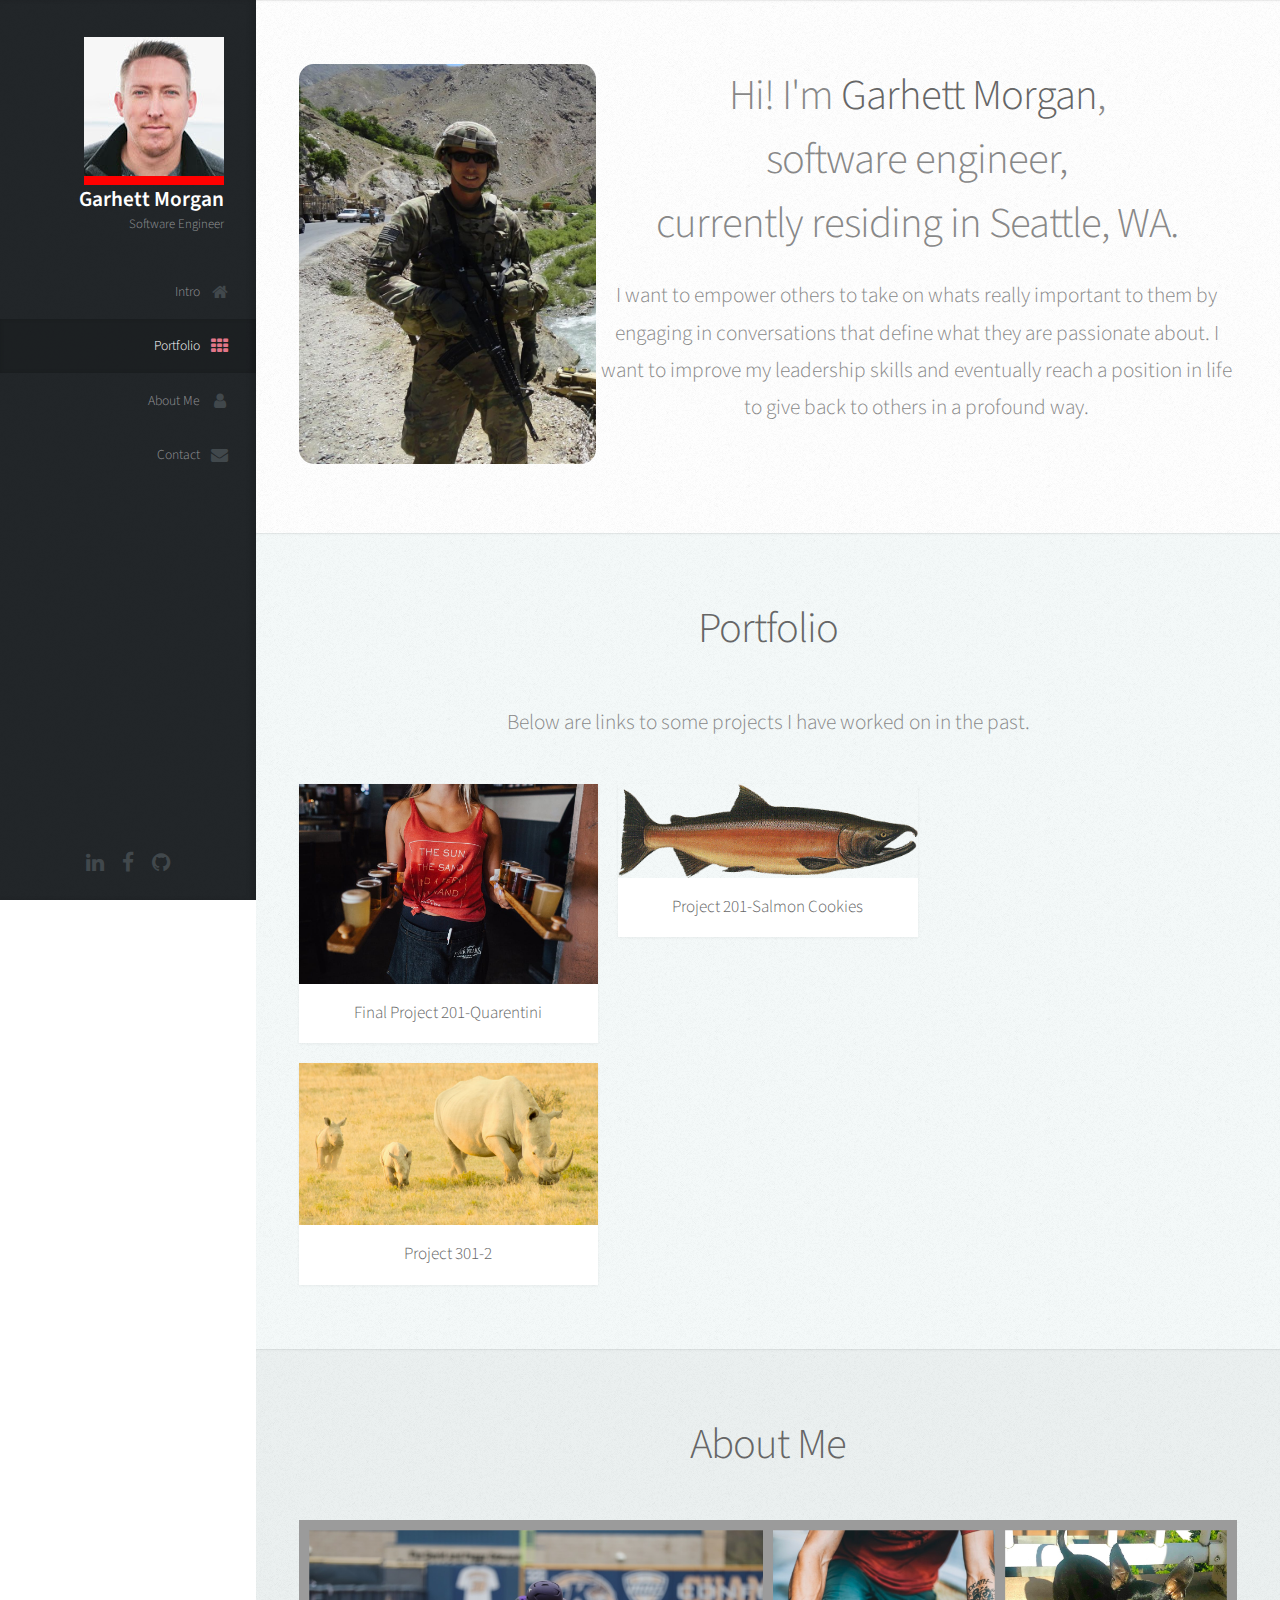
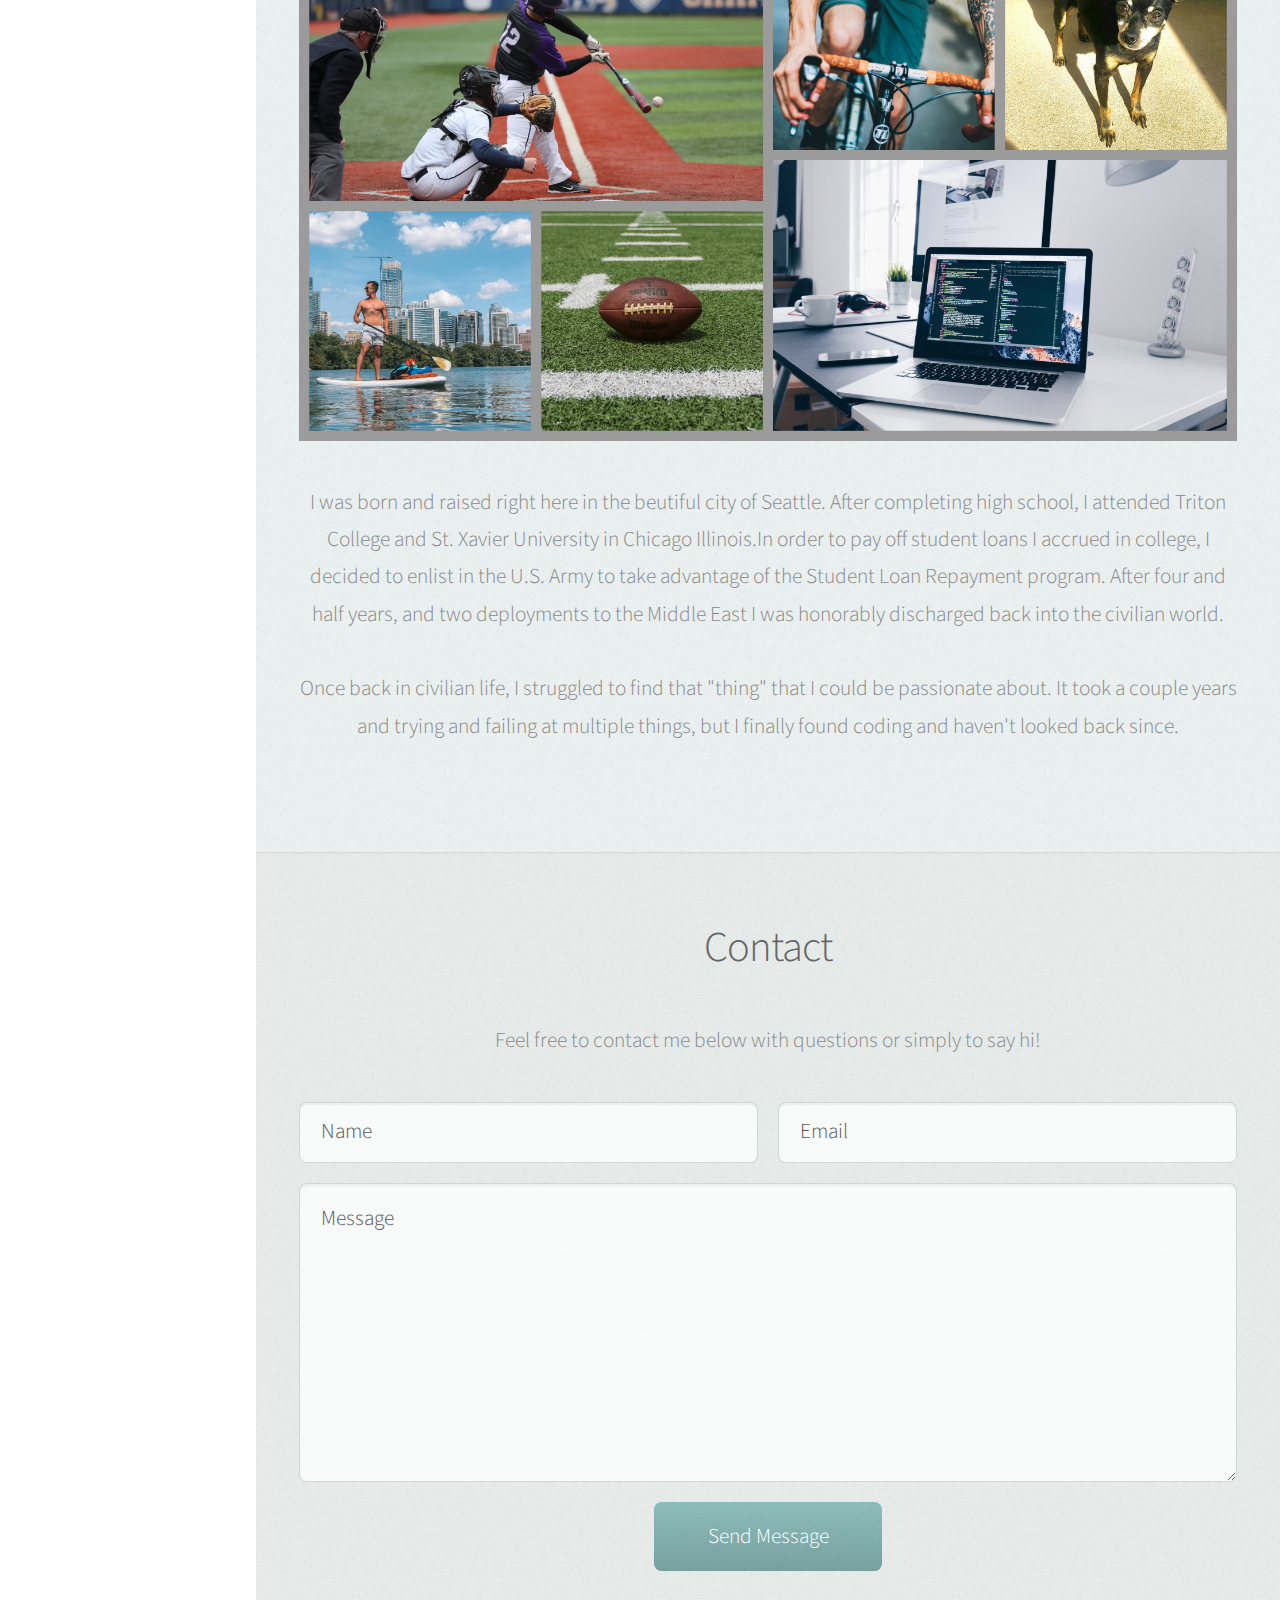
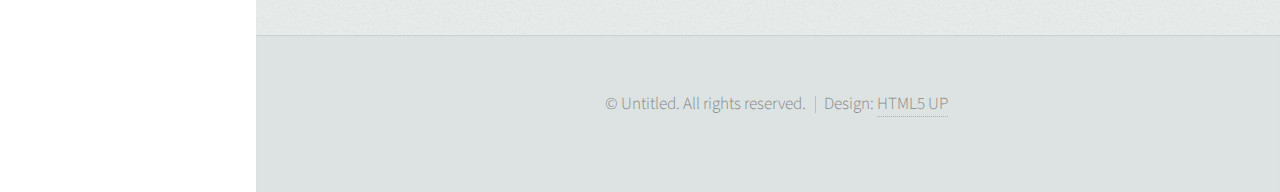
==== public/index.html @ bf27e099 "fixed intro background to show video" ====
<!DOCTYPE HTML>
<!--
	Prologue by HTML5 UP
	html5up.net | @ajlkn
	Free for personal and commercial use under the CCA 3.0 license (html5up.net/license)
-->
<html>
	<head>
		<title>Prologue by HTML5 UP</title>
		<meta charset="utf-8" />
		<meta name="viewport" content="width=device-width, initial-scale=1, user-scalable=no" />
		<link rel="stylesheet" href="assets/css/main.css" />
		<link rel="stylesheet" href="assets/css/layout.css" />
		<link rel="stylesheet" href="assets/css/modules.css" />
		<link rel="stylesheet" href="assets/css/base.css" />
	</head>
	<body class="is-preload">

		<!-- Header -->
			<div id="header">

				<div class="top">

					<!-- Logo -->
						<div id="logo">
							<span class="headshot"><img src="images/website.jpg" alt="" /></span>
							<h1 id="title">Garhett Morgan</h1>
							<p>Software Engineer</p>
						</div>

					<!-- Nav -->
						<nav id="nav">
							<ul>
								<li><a href="#top" id="top-link"><span class="icon fa-home">Intro</span></a></li>
								<li><a href="#portfolio" id="portfolio-link"><span class="icon fa-th">Portfolio</span></a></li>
								<li><a href="#about" id="about-link"><span class="icon fa-user">About Me</span></a></li>
								<li><a href="#contact" id="contact-link"><span class="icon fa-envelope">Contact</span></a></li>
							</ul>
						</nav>

				</div>

				<div class="bottom">

					<!-- Social Icons -->
						<ul class="icons">
							<li><a href="https://www.linkedin.com/in/garhett-morgan/" class="icon fa-linkedin" target="_blank"><span class="label">LinkedIn</span></a></li>
							<li><a href="https://www.facebook.com/garhett.morgan" class="icon fa-facebook"><span class="label" target="_blank">Facebook</span></a></li>
							<li><a href="https://github.com/GarhettM" class="icon fa-github" target="_blank"><span class="label">Github</span></a></li>
							<!-- <li><a href="#" class="icon fa-dribbble"><span class="label">Dribbble</span></a></li>
							<li><a href="#" class="icon fa-envelope"><span class="label">Email</span></a></li> -->
						</ul>

				</div>

			</div>

		<!-- Main -->
			<div id="main">

				<!-- Intro -->
					<section id="intro" style="background-color: transparent;" style="color: rgb(255, 255, 255);">
						<div class="container">
							<video id="introVideo" autoplay loop style="z-index: -1;">
								<source src="images/Water - 756.mp4" type="video/mp4">
							</video>
							<img class="soldierPhoto" src="images/soldier.jpg" alt="MeInAfghanistan">

								<header>
									<h2 class="alt">Hi! I'm <strong>Garhett Morgan</strong>, <br>software engineer,<br> currently residing in Seattle, WA.</h2>
									<p>I want to empower others to take on whats really important to them by engaging in conversations that define what they are passionate about. I want to improve my leadership skills and eventually reach a position in life to give back to others in a profound way. </p>
								</header>

								

							</div>
						
					</section>

				<!-- Portfolio -->
					<section id="portfolio" class="two">
						<div class="container">

							<header>
								<h2>Portfolio</h2>
							</header>

							<p>Below are links to some projects I have worked on in the past.</p>

							<div class="row">
								<div class="col-4 col-12-mobile">
									<article class="item">
										<a class="image fit" href="https://final-project-201.github.io/Quarentini/" target="_blank"><img src="images/quarentini.jpeg" alt="" /></a>
										<header>
											<h3>Final Project 201-Quarentini</h3>
										</header>
									</article>
									<article class="item">
										<a href="https://garhettm.github.io/301-lab02/." class="image fit" target="_blank"><img src="images/rhino.jpg" alt="" /></a>
										<header>
											<h3>Project 301-2</h3>
										</header>
									</article>
								</div>
								<div class="col-4 col-12-mobile">
									<article class="item">
										<a href="https://garhettm.github.io/cookie-stand/" class="image fit" target="_blank"><img src="images/salmon.png" alt="" /></a>
										<header>
											<h3>Project 201-Salmon Cookies</h3>
										</header>
									</article>
									<!-- <article class="item">
										<a href="#" class="image fit"><img src="images/pic05.jpg" alt="" /></a>
										<header>
											<h3>Natoque Vitae</h3>
										</header>
									</article>
								</div>
								<div class="col-4 col-12-mobile">
									<article class="item">
										<a href="#" class="image fit"><img src="images/pic06.jpg" alt="" /></a>
										<header>
											<h3>Dolor Penatibus</h3>
										</header>
									</article>
									<article class="item">
										<a href="#" class="image fit"><img src="images/pic07.jpg" alt="" /></a>
										<header>
											<h3>Orci Convallis</h3>
										</header>
									</article> -->
								</div>
							</div>

						</div>
					</section>

				<!-- About Me -->
					<section id="about" class="three">
						<div class="container">

							<header>
								<h2>About Me</h2>
							</header>

							<a href="#" class="image featured"><img src="images/collageMe.jpg" alt="" /></a>

							<p>I was born and raised right here in the beutiful city of Seattle. After completing high school, I attended Triton College and St. Xavier University in Chicago Illinois.In order to pay off student loans I accrued in college, I decided to enlist in the U.S. Army to take advantage of the Student Loan Repayment program. After four and half years, and two deployments to the Middle East I was honorably discharged back into the civilian world. <br><br>	Once back in civilian life, I struggled to find that "thing" that I could be passionate about. It took a couple years and trying and failing at multiple things, but I finally found coding and haven't looked back since.  </p>

						</div>
					</section>

				<!-- Contact -->
					<section id="contact" class="four">
						<div class="container">

							<header>
								<h2>Contact</h2>
							</header>

							<p>Feel free to contact me below with questions or simply to say hi!</p>

							<form method="post" action="#">
								<div class="row">
									<div class="col-6 col-12-mobile"><input type="text" name="name" placeholder="Name" /></div>
									<div class="col-6 col-12-mobile"><input type="text" name="email" placeholder="Email" /></div>
									<div class="col-12">
										<textarea name="message" placeholder="Message"></textarea>
									</div>
									<div class="col-12">
										<input type="submit" value="Send Message" />
									</div>
								</div>
							</form>

						</div>
					</section>

			</div>

		<!-- Footer -->
			<div id="footer">

				<!-- Copyright -->
					<ul class="copyright">
						<li>&copy; Untitled. All rights reserved.</li><li>Design: <a href="http://html5up.net">HTML5 UP</a></li>
					</ul>

			</div>

		<!-- Scripts -->
			<script src="assets/js/jquery.min.js"></script>
			<script src="assets/js/jquery.scrolly.min.js"></script>
			<script src="assets/js/jquery.scrollex.min.js"></script>
			<script src="assets/js/browser.min.js"></script>
			<script src="assets/js/breakpoints.min.js"></script>
			<script src="assets/js/util.js"></script>
			<script src="assets/js/main.js"></script>

	</body>
</html>
---- public/assets/css/base.css ----
@import url("font-awesome.min.css");
@import url("https://fonts.googleapis.com/css?family=Source+Sans+Pro:300,300italic,400,600");

/*
	Prologue by HTML5 UP
	html5up.net | @ajlkn
	Free for personal and commercial use under the CCA 3.0 license (html5up.net/license)
*/

html, body, div, span, applet, object,
iframe, h1, h2, h3, h4, h5, h6, p, blockquote,
pre, a, abbr, acronym, address, big, cite,
code, del, dfn, em, img, ins, kbd, q, s, samp,
small, strike, strong, sub, sup, tt, var, b,
u, i, center, dl, dt, dd, ol, ul, li, fieldset,
form, label, legend, table, caption, tbody,
tfoot, thead, tr, th, td, article, aside,
canvas, details, embed, figure, figcaption,
footer, header, hgroup, menu, nav, output, ruby,
section, summary, time, mark, audio, video {
	margin: 0;
	padding: 0;
	border: 0;
	font-size: 100%;
	font: inherit;
	vertical-align: baseline;}

article, aside, details, figcaption, figure,
footer, header, hgroup, menu, nav, section {
	display: block;}

body {
	line-height: 1;
}

ol, ul {
	list-style: none;
}

blockquote, q {
	quotes: none;
}

	blockquote:before, blockquote:after, q:before, q:after {
		content: '';
		content: none;
	}

table {
	border-collapse: collapse;
	border-spacing: 0;
}

body {
	-webkit-text-size-adjust: none;
}

mark {
	background-color: transparent;
	color: inherit;
}

input::-moz-focus-inner {
	border: 0;
	padding: 0;
}

input, select, textarea {
	-moz-appearance: none;
	-webkit-appearance: none;
	-ms-appearance: none;
	appearance: none;
}

/* Basic */

	html {
		box-sizing: border-box;
	}

	*, *:before, *:after {
		box-sizing: inherit;
	}

	body {
		background: #fff;
		font-family: 'Source Sans Pro', sans-serif;
		font-size: 19pt;
		font-weight: 300;
		line-height: 1.75em;
		color: #888;
	}	

		body.is-preload *, body.is-preload *:before, body.is-preload *:after {
			-moz-animation: none !important;
			-webkit-animation: none !important;
			-ms-animation: none !important;
			animation: none !important;
			-moz-transition: none !important;
			-webkit-transition: none !important;
			-ms-transition: none !important;
			transition: none !important;
		}

	input, textarea, select {
		font-family: 'Source Sans Pro', sans-serif;
		font-size: 19pt;
		font-weight: 300;
		line-height: 1.75em;
		color: #888;
	}

	#introVideo	{
		min-width: 100%;
		min-height: 100%;
		position: absolute;
		top: 50%;
		left: 50%;
		transform: translateX(-50%) translateY(-50%);
		overflow: hidden;
		z-index: -1;
	}

	h1, h2, h3, h4, h5, h6 {
		font-weight: 300;
		color: #666;
		line-height: 1.5em;
	}

	h1 a, h2 a, h3 a, h4 a, h5 a, h6 a {
		color: inherit;
		text-decoration: none;
	}

		h1 a strong, h2 a strong, h3 a strong, h4 a strong, h5 a strong, h6 a strong {
			color: #333;
		}

	h2 {
		font-size: 2em;
		letter-spacing: -1px;
	}

		h2.alt {
			color: #888;
		}

			h2.alt strong {
				color: #666;
			}

	h3 {
		font-size: 1.5em;
	}

	header {
		margin: 0 0 2em 0;
	}

		header > p {
			margin: 1em 0 0 0;
		}

	footer {
		margin: 2em 0 0 0;
	}

	strong, b {
		font-weight: 300;
		color: #666;
	}

	em, i {
		font-style: italic;
	}

	a {
		text-decoration: none;
		color: inherit;
		border-bottom: dotted 1px rgba(128, 128, 128, 0.5);
		-moz-transition: color 0.35s ease-in-out, border-bottom-color 0.35s ease-in-out;
		-webkit-transition: color 0.35s ease-in-out, border-bottom-color 0.35s ease-in-out;
		-ms-transition: color 0.35s ease-in-out, border-bottom-color 0.35s ease-in-out;
		transition: color 0.35s ease-in-out, border-bottom-color 0.35s ease-in-out;
		outline: 0;
	}

		a:hover {
			color: #E27689;
			border-bottom-color: rgba(255, 255, 255, 0);
		}

	sub {
		position: relative;
		top: 0.5em;
		font-size: 0.8em;
	}

	sup {
		position: relative;
		top: -0.5em;
		font-size: 0.8em;
	}

	hr {
		border: 0;
		border-top: solid 1px #ddd;
	}

	blockquote {
		border-left: solid 0.5em #ddd;
		padding: 1em 0 1em 2em;
		font-style: italic;
	}

	p, ul, ol, dl, table {
		margin-bottom: 2em;
	}

	br.clear {
		clear: both;
	}

/* Container */

	.container {
		margin: 0 auto;
		max-width: 100%;
		width: 1400px;
	}

		@media screen and (min-width: 961px) and (max-width: 1880px) {

			.container {
				width: 1200px;
			}

		}

		@media screen and (min-width: 961px) and (max-width: 1620px) {

			.container {
				width: 960px;
			}

		}

		@media screen and (min-width: 961px) and (max-width: 1320px) {

			.container {
				width: 100%;
			}

		}

		@media screen and (max-width: 960px) {

			.container {
				width: 100%;
			}

		}

		@media screen and (max-width: 736px) {

			.container {
				width: 100%;
			}

		}

/* Row */

	.row {
		display: flex;
		flex-wrap: wrap;
		box-sizing: border-box;
		align-items: stretch;
	}

		.row > * {
			box-sizing: border-box;
		}

		.row.gtr-uniform > * > :last-child {
			margin-bottom: 0;
		}

		.row.aln-left {
			justify-content: flex-start;
		}

		.row.aln-center {
			justify-content: center;
		}

		.row.aln-right {
			justify-content: flex-end;
		}

		.row.aln-top {
			align-items: flex-start;
		}

		.row.aln-middle {
			align-items: center;
		}

		.row.aln-bottom {
			align-items: flex-end;
		}

		.row > .imp {
			order: -1;
		}

		.row > .col-1 {
			width: 8.3333333333%;
		}

		.row > .off-1 {
			margin-left: 8.3333333333%;
		}

		.row > .col-2 {
			width: 16.6666666667%;
		}

		.row > .off-2 {
			margin-left: 16.6666666667%;
		}

		.row > .col-3 {
			width: 25%;
		}

		.row > .off-3 {
			margin-left: 25%;
		}

		.row > .col-4 {
			width: 33.3333333333%;
		}

		.row > .off-4 {
			margin-left: 33.3333333333%;
		}

		.row > .col-5 {
			width: 41.6666666667%;
		}

		.row > .off-5 {
			margin-left: 41.6666666667%;
		}

		.row > .col-6 {
			width: 50%;
		}

		.row > .off-6 {
			margin-left: 50%;
		}

		.row > .col-7 {
			width: 58.3333333333%;
		}

		.row > .off-7 {
			margin-left: 58.3333333333%;
		}

		.row > .col-8 {
			width: 66.6666666667%;
		}

		.row > .off-8 {
			margin-left: 66.6666666667%;
		}

		.row > .col-9 {
			width: 75%;
		}

		.row > .off-9 {
			margin-left: 75%;
		}

		.row > .col-10 {
			width: 83.3333333333%;
		}

		.row > .off-10 {
			margin-left: 83.3333333333%;
		}

		.row > .col-11 {
			width: 91.6666666667%;
		}

		.row > .off-11 {
			margin-left: 91.6666666667%;
		}

		.row > .col-12 {
			width: 100%;
		}

		.row > .off-12 {
			margin-left: 100%;
		}

		.row.gtr-0 {
			margin-top: 0px;
			margin-left: 0px;
		}

			.row.gtr-0 > * {
				padding: 0px 0 0 0px;
			}

			.row.gtr-0.gtr-uniform {
				margin-top: 0px;
			}

				.row.gtr-0.gtr-uniform > * {
					padding-top: 0px;
				}

		.row.gtr-25 {
			margin-top: -10px;
			margin-left: -10px;
		}

			.row.gtr-25 > * {
				padding: 10px 0 0 10px;
			}

			.row.gtr-25.gtr-uniform {
				margin-top: -10px;
			}

				.row.gtr-25.gtr-uniform > * {
					padding-top: 10px;
				}

		.row.gtr-50 {
			margin-top: -20px;
			margin-left: -20px;
		}

			.row.gtr-50 > * {
				padding: 20px 0 0 20px;
			}

			.row.gtr-50.gtr-uniform {
				margin-top: -20px;
			}

				.row.gtr-50.gtr-uniform > * {
					padding-top: 20px;
				}

		.row {
			margin-top: -40px;
			margin-left: -40px;
		}

			.row > * {
				padding: 40px 0 0 40px;
			}

			.row.gtr-uniform {
				margin-top: -40px;
			}

				.row.gtr-uniform > * {
					padding-top: 40px;
				}

		.row.gtr-150 {
			margin-top: -60px;
			margin-left: -60px;
		}

			.row.gtr-150 > * {
				padding: 60px 0 0 60px;
			}

			.row.gtr-150.gtr-uniform {
				margin-top: -60px;
			}

				.row.gtr-150.gtr-uniform > * {
					padding-top: 60px;
				}

		.row.gtr-200 {
			margin-top: -80px;
			margin-left: -80px;
		}

			.row.gtr-200 > * {
				padding: 80px 0 0 80px;
			}

			.row.gtr-200.gtr-uniform {
				margin-top: -80px;
			}

				.row.gtr-200.gtr-uniform > * {
					padding-top: 80px;
				}

		@media screen and (min-width: 961px) and (max-width: 1880px) {

			.row {
				display: flex;
				flex-wrap: wrap;
				box-sizing: border-box;
				align-items: stretch;
			}

				.row > * {
					box-sizing: border-box;
				}

				.row.gtr-uniform > * > :last-child {
					margin-bottom: 0;
				}

				.row.aln-left {
					justify-content: flex-start;
				}

				.row.aln-center {
					justify-content: center;
				}

				.row.aln-right {
					justify-content: flex-end;
				}

				.row.aln-top {
					align-items: flex-start;
				}

				.row.aln-middle {
					align-items: center;
				}

				.row.aln-bottom {
					align-items: flex-end;
				}

				.row > .imp-wide {
					order: -1;
				}

				.row > .col-1-wide {
					width: 8.3333333333%;
				}

				.row > .off-1-wide {
					margin-left: 8.3333333333%;
				}

				.row > .col-2-wide {
					width: 16.6666666667%;
				}

				.row > .off-2-wide {
					margin-left: 16.6666666667%;
				}

				.row > .col-3-wide {
					width: 25%;
				}

				.row > .off-3-wide {
					margin-left: 25%;
				}

				.row > .col-4-wide {
					width: 33.3333333333%;
				}

				.row > .off-4-wide {
					margin-left: 33.3333333333%;
				}

				.row > .col-5-wide {
					width: 41.6666666667%;
				}

				.row > .off-5-wide {
					margin-left: 41.6666666667%;
				}

				.row > .col-6-wide {
					width: 50%;
				}

				.row > .off-6-wide {
					margin-left: 50%;
				}

				.row > .col-7-wide {
					width: 58.3333333333%;
				}

				.row > .off-7-wide {
					margin-left: 58.3333333333%;
				}

				.row > .col-8-wide {
					width: 66.6666666667%;
				}

				.row > .off-8-wide {
					margin-left: 66.6666666667%;
				}

				.row > .col-9-wide {
					width: 75%;
				}

				.row > .off-9-wide {
					margin-left: 75%;
				}

				.row > .col-10-wide {
					width: 83.3333333333%;
				}

				.row > .off-10-wide {
					margin-left: 83.3333333333%;
				}

				.row > .col-11-wide {
					width: 91.6666666667%;
				}

				.row > .off-11-wide {
					margin-left: 91.6666666667%;
				}

				.row > .col-12-wide {
					width: 100%;
				}

				.row > .off-12-wide {
					margin-left: 100%;
				}

				.row.gtr-0 {
					margin-top: 0px;
					margin-left: 0px;
				}

					.row.gtr-0 > * {
						padding: 0px 0 0 0px;
					}

					.row.gtr-0.gtr-uniform {
						margin-top: 0px;
					}

						.row.gtr-0.gtr-uniform > * {
							padding-top: 0px;
						}

				.row.gtr-25 {
					margin-top: -10px;
					margin-left: -10px;
				}

					.row.gtr-25 > * {
						padding: 10px 0 0 10px;
					}

					.row.gtr-25.gtr-uniform {
						margin-top: -10px;
					}

						.row.gtr-25.gtr-uniform > * {
							padding-top: 10px;
						}

				.row.gtr-50 {
					margin-top: -20px;
					margin-left: -20px;
				}

					.row.gtr-50 > * {
						padding: 20px 0 0 20px;
					}

					.row.gtr-50.gtr-uniform {
						margin-top: -20px;
					}

						.row.gtr-50.gtr-uniform > * {
							padding-top: 20px;
						}

				.row {
					margin-top: -40px;
					margin-left: -40px;
				}

					.row > * {
						padding: 40px 0 0 40px;
					}

					.row.gtr-uniform {
						margin-top: -40px;
					}

						.row.gtr-uniform > * {
							padding-top: 40px;
						}

				.row.gtr-150 {
					margin-top: -60px;
					margin-left: -60px;
				}

					.row.gtr-150 > * {
						padding: 60px 0 0 60px;
					}

					.row.gtr-150.gtr-uniform {
						margin-top: -60px;
					}

						.row.gtr-150.gtr-uniform > * {
							padding-top: 60px;
						}

				.row.gtr-200 {
					margin-top: -80px;
					margin-left: -80px;
				}

					.row.gtr-200 > * {
						padding: 80px 0 0 80px;
					}

					.row.gtr-200.gtr-uniform {
						margin-top: -80px;
					}

						.row.gtr-200.gtr-uniform > * {
							padding-top: 80px;
						}

		}

		@media screen and (min-width: 961px) and (max-width: 1620px) {

			.row {
				display: flex;
				flex-wrap: wrap;
				box-sizing: border-box;
				align-items: stretch;
			}

				.row > * {
					box-sizing: border-box;
				}

				.row.gtr-uniform > * > :last-child {
					margin-bottom: 0;
				}

				.row.aln-left {
					justify-content: flex-start;
				}

				.row.aln-center {
					justify-content: center;
				}

				.row.aln-right {
					justify-content: flex-end;
				}

				.row.aln-top {
					align-items: flex-start;
				}

				.row.aln-middle {
					align-items: center;
				}

				.row.aln-bottom {
					align-items: flex-end;
				}

				.row > .imp-normal {
					order: -1;
				}

				.row > .col-1-normal {
					width: 8.3333333333%;
				}

				.row > .off-1-normal {
					margin-left: 8.3333333333%;
				}

				.row > .col-2-normal {
					width: 16.6666666667%;
				}

				.row > .off-2-normal {
					margin-left: 16.6666666667%;
				}

				.row > .col-3-normal {
					width: 25%;
				}

				.row > .off-3-normal {
					margin-left: 25%;
				}

				.row > .col-4-normal {
					width: 33.3333333333%;
				}

				.row > .off-4-normal {
					margin-left: 33.3333333333%;
				}

				.row > .col-5-normal {
					width: 41.6666666667%;
				}

				.row > .off-5-normal {
					margin-left: 41.6666666667%;
				}

				.row > .col-6-normal {
					width: 50%;
				}

				.row > .off-6-normal {
					margin-left: 50%;
				}

				.row > .col-7-normal {
					width: 58.3333333333%;
				}

				.row > .off-7-normal {
					margin-left: 58.3333333333%;
				}

				.row > .col-8-normal {
					width: 66.6666666667%;
				}

				.row > .off-8-normal {
					margin-left: 66.6666666667%;
				}

				.row > .col-9-normal {
					width: 75%;
				}

				.row > .off-9-normal {
					margin-left: 75%;
				}

				.row > .col-10-normal {
					width: 83.3333333333%;
				}

				.row > .off-10-normal {
					margin-left: 83.3333333333%;
				}

				.row > .col-11-normal {
					width: 91.6666666667%;
				}

				.row > .off-11-normal {
					margin-left: 91.6666666667%;
				}

				.row > .col-12-normal {
					width: 100%;
				}

				.row > .off-12-normal {
					margin-left: 100%;
				}

				.row.gtr-0 {
					margin-top: 0px;
					margin-left: 0px;
				}

					.row.gtr-0 > * {
						padding: 0px 0 0 0px;
					}

					.row.gtr-0.gtr-uniform {
						margin-top: 0px;
					}

						.row.gtr-0.gtr-uniform > * {
							padding-top: 0px;
						}

				.row.gtr-25 {
					margin-top: -10px;
					margin-left: -10px;
				}

					.row.gtr-25 > * {
						padding: 10px 0 0 10px;
					}

					.row.gtr-25.gtr-uniform {
						margin-top: -10px;
					}

						.row.gtr-25.gtr-uniform > * {
							padding-top: 10px;
						}

				.row.gtr-50 {
					margin-top: -20px;
					margin-left: -20px;
				}

					.row.gtr-50 > * {
						padding: 20px 0 0 20px;
					}

					.row.gtr-50.gtr-uniform {
						margin-top: -20px;
					}

						.row.gtr-50.gtr-uniform > * {
							padding-top: 20px;
						}

				.row {
					margin-top: -40px;
					margin-left: -40px;
				}

					.row > * {
						padding: 40px 0 0 40px;
					}

					.row.gtr-uniform {
						margin-top: -40px;
					}

						.row.gtr-uniform > * {
							padding-top: 40px;
						}

				.row.gtr-150 {
					margin-top: -60px;
					margin-left: -60px;
				}

					.row.gtr-150 > * {
						padding: 60px 0 0 60px;
					}

					.row.gtr-150.gtr-uniform {
						margin-top: -60px;
					}

						.row.gtr-150.gtr-uniform > * {
							padding-top: 60px;
						}

				.row.gtr-200 {
					margin-top: -80px;
					margin-left: -80px;
				}

					.row.gtr-200 > * {
						padding: 80px 0 0 80px;
					}

					.row.gtr-200.gtr-uniform {
						margin-top: -80px;
					}

						.row.gtr-200.gtr-uniform > * {
							padding-top: 80px;
						}

		}

		@media screen and (min-width: 961px) and (max-width: 1320px) {

			.row {
				display: flex;
				flex-wrap: wrap;
				box-sizing: border-box;
				align-items: stretch;
			}

				.row > * {
					box-sizing: border-box;
				}

				.row.gtr-uniform > * > :last-child {
					margin-bottom: 0;
				}

				.row.aln-left {
					justify-content: flex-start;
				}

				.row.aln-center {
					justify-content: center;
				}

				.row.aln-right {
					justify-content: flex-end;
				}

				.row.aln-top {
					align-items: flex-start;
				}

				.row.aln-middle {
					align-items: center;
				}

				.row.aln-bottom {
					align-items: flex-end;
				}

				.row > .imp-narrow {
					order: -1;
				}

				.row > .col-1-narrow {
					width: 8.3333333333%;
				}

				.row > .off-1-narrow {
					margin-left: 8.3333333333%;
				}

				.row > .col-2-narrow {
					width: 16.6666666667%;
				}

				.row > .off-2-narrow {
					margin-left: 16.6666666667%;
				}

				.row > .col-3-narrow {
					width: 25%;
				}

				.row > .off-3-narrow {
					margin-left: 25%;
				}

				.row > .col-4-narrow {
					width: 33.3333333333%;
				}

				.row > .off-4-narrow {
					margin-left: 33.3333333333%;
				}

				.row > .col-5-narrow {
					width: 41.6666666667%;
				}

				.row > .off-5-narrow {
					margin-left: 41.6666666667%;
				}

				.row > .col-6-narrow {
					width: 50%;
				}

				.row > .off-6-narrow {
					margin-left: 50%;
				}

				.row > .col-7-narrow {
					width: 58.3333333333%;
				}

				.row > .off-7-narrow {
					margin-left: 58.3333333333%;
				}

				.row > .col-8-narrow {
					width: 66.6666666667%;
				}

				.row > .off-8-narrow {
					margin-left: 66.6666666667%;
				}

				.row > .col-9-narrow {
					width: 75%;
				}

				.row > .off-9-narrow {
					margin-left: 75%;
				}

				.row > .col-10-narrow {
					width: 83.3333333333%;
				}

				.row > .off-10-narrow {
					margin-left: 83.3333333333%;
				}

				.row > .col-11-narrow {
					width: 91.6666666667%;
				}

				.row > .off-11-narrow {
					margin-left: 91.6666666667%;
				}

				.row > .col-12-narrow {
					width: 100%;
				}

				.row > .off-12-narrow {
					margin-left: 100%;
				}

				.row.gtr-0 {
					margin-top: 0px;
					margin-left: 0px;
				}

					.row.gtr-0 > * {
						padding: 0px 0 0 0px;
					}

					.row.gtr-0.gtr-uniform {
						margin-top: 0px;
					}

						.row.gtr-0.gtr-uniform > * {
							padding-top: 0px;
						}

				.row.gtr-25 {
					margin-top: -5px;
					margin-left: -5px;
				}

					.row.gtr-25 > * {
						padding: 5px 0 0 5px;
					}

					.row.gtr-25.gtr-uniform {
						margin-top: -5px;
					}

						.row.gtr-25.gtr-uniform > * {
							padding-top: 5px;
						}

				.row.gtr-50 {
					margin-top: -10px;
					margin-left: -10px;
				}

					.row.gtr-50 > * {
						padding: 10px 0 0 10px;
					}

					.row.gtr-50.gtr-uniform {
						margin-top: -10px;
					}

						.row.gtr-50.gtr-uniform > * {
							padding-top: 10px;
						}

				.row {
					margin-top: -20px;
					margin-left: -20px;
				}

					.row > * {
						padding: 20px 0 0 20px;
					}

					.row.gtr-uniform {
						margin-top: -20px;
					}

						.row.gtr-uniform > * {
							padding-top: 20px;
						}

				.row.gtr-150 {
					margin-top: -30px;
					margin-left: -30px;
				}

					.row.gtr-150 > * {
						padding: 30px 0 0 30px;
					}

					.row.gtr-150.gtr-uniform {
						margin-top: -30px;
					}

						.row.gtr-150.gtr-uniform > * {
							padding-top: 30px;
						}

				.row.gtr-200 {
					margin-top: -40px;
					margin-left: -40px;
				}

					.row.gtr-200 > * {
						padding: 40px 0 0 40px;
					}

					.row.gtr-200.gtr-uniform {
						margin-top: -40px;
					}

						.row.gtr-200.gtr-uniform > * {
							padding-top: 40px;
						}

		}

		@media screen and (max-width: 960px) {

			.row {
				display: flex;
				flex-wrap: wrap;
				box-sizing: border-box;
				align-items: stretch;
			}

				.row > * {
					box-sizing: border-box;
				}

				.row.gtr-uniform > * > :last-child {
					margin-bottom: 0;
				}

				.row.aln-left {
					justify-content: flex-start;
				}

				.row.aln-center {
					justify-content: center;
				}

				.row.aln-right {
					justify-content: flex-end;
				}

				.row.aln-top {
					align-items: flex-start;
				}

				.row.aln-middle {
					align-items: center;
				}

				.row.aln-bottom {
					align-items: flex-end;
				}

				.row > .imp-narrower {
					order: -1;
				}

				.row > .col-1-narrower {
					width: 8.3333333333%;
				}

				.row > .off-1-narrower {
					margin-left: 8.3333333333%;
				}

				.row > .col-2-narrower {
					width: 16.6666666667%;
				}

				.row > .off-2-narrower {
					margin-left: 16.6666666667%;
				}

				.row > .col-3-narrower {
					width: 25%;
				}

				.row > .off-3-narrower {
					margin-left: 25%;
				}

				.row > .col-4-narrower {
					width: 33.3333333333%;
				}

				.row > .off-4-narrower {
					margin-left: 33.3333333333%;
				}

				.row > .col-5-narrower {
					width: 41.6666666667%;
				}

				.row > .off-5-narrower {
					margin-left: 41.6666666667%;
				}

				.row > .col-6-narrower {
					width: 50%;
				}

				.row > .off-6-narrower {
					margin-left: 50%;
				}

				.row > .col-7-narrower {
					width: 58.3333333333%;
				}

				.row > .off-7-narrower {
					margin-left: 58.3333333333%;
				}

				.row > .col-8-narrower {
					width: 66.6666666667%;
				}

				.row > .off-8-narrower {
					margin-left: 66.6666666667%;
				}

				.row > .col-9-narrower {
					width: 75%;
				}

				.row > .off-9-narrower {
					margin-left: 75%;
				}

				.row > .col-10-narrower {
					width: 83.3333333333%;
				}

				.row > .off-10-narrower {
					margin-left: 83.3333333333%;
				}

				.row > .col-11-narrower {
					width: 91.6666666667%;
				}

				.row > .off-11-narrower {
					margin-left: 91.6666666667%;
				}

				.row > .col-12-narrower {
					width: 100%;
				}

				.row > .off-12-narrower {
					margin-left: 100%;
				}

				.row.gtr-0 {
					margin-top: 0px;
					margin-left: 0px;
				}

					.row.gtr-0 > * {
						padding: 0px 0 0 0px;
					}

					.row.gtr-0.gtr-uniform {
						margin-top: 0px;
					}

						.row.gtr-0.gtr-uniform > * {
							padding-top: 0px;
						}

				.row.gtr-25 {
					margin-top: -5px;
					margin-left: -5px;
				}

					.row.gtr-25 > * {
						padding: 5px 0 0 5px;
					}

					.row.gtr-25.gtr-uniform {
						margin-top: -5px;
					}

						.row.gtr-25.gtr-uniform > * {
							padding-top: 5px;
						}

				.row.gtr-50 {
					margin-top: -10px;
					margin-left: -10px;
				}

					.row.gtr-50 > * {
						padding: 10px 0 0 10px;
					}

					.row.gtr-50.gtr-uniform {
						margin-top: -10px;
					}

						.row.gtr-50.gtr-uniform > * {
							padding-top: 10px;
						}

				.row {
					margin-top: -20px;
					margin-left: -20px;
				}

					.row > * {
						padding: 20px 0 0 20px;
					}

					.row.gtr-uniform {
						margin-top: -20px;
					}

						.row.gtr-uniform > * {
							padding-top: 20px;
						}

				.row.gtr-150 {
					margin-top: -30px;
					margin-left: -30px;
				}

					.row.gtr-150 > * {
						padding: 30px 0 0 30px;
					}

					.row.gtr-150.gtr-uniform {
						margin-top: -30px;
					}

						.row.gtr-150.gtr-uniform > * {
							padding-top: 30px;
						}

				.row.gtr-200 {
					margin-top: -40px;
					margin-left: -40px;
				}

					.row.gtr-200 > * {
						padding: 40px 0 0 40px;
					}

					.row.gtr-200.gtr-uniform {
						margin-top: -40px;
					}

						.row.gtr-200.gtr-uniform > * {
							padding-top: 40px;
						}

		}

		@media screen and (max-width: 736px) {

			.row {
				display: flex;
				flex-wrap: wrap;
				box-sizing: border-box;
				align-items: stretch;
			}

				.row > * {
					box-sizing: border-box;
				}

				.row.gtr-uniform > * > :last-child {
					margin-bottom: 0;
				}

				.row.aln-left {
					justify-content: flex-start;
				}

				.row.aln-center {
					justify-content: center;
				}

				.row.aln-right {
					justify-content: flex-end;
				}

				.row.aln-top {
					align-items: flex-start;
				}

				.row.aln-middle {
					align-items: center;
				}

				.row.aln-bottom {
					align-items: flex-end;
				}

				.row > .imp-mobile {
					order: -1;
				}

				.row > .col-1-mobile {
					width: 8.3333333333%;
				}

				.row > .off-1-mobile {
					margin-left: 8.3333333333%;
				}

				.row > .col-2-mobile {
					width: 16.6666666667%;
				}

				.row > .off-2-mobile {
					margin-left: 16.6666666667%;
				}

				.row > .col-3-mobile {
					width: 25%;
				}

				.row > .off-3-mobile {
					margin-left: 25%;
				}

				.row > .col-4-mobile {
					width: 33.3333333333%;
				}

				.row > .off-4-mobile {
					margin-left: 33.3333333333%;
				}

				.row > .col-5-mobile {
					width: 41.6666666667%;
				}

				.row > .off-5-mobile {
					margin-left: 41.6666666667%;
				}

				.row > .col-6-mobile {
					width: 50%;
				}

				.row > .off-6-mobile {
					margin-left: 50%;
				}

				.row > .col-7-mobile {
					width: 58.3333333333%;
				}

				.row > .off-7-mobile {
					margin-left: 58.3333333333%;
				}

				.row > .col-8-mobile {
					width: 66.6666666667%;
				}

				.row > .off-8-mobile {
					margin-left: 66.6666666667%;
				}

				.row > .col-9-mobile {
					width: 75%;
				}

				.row > .off-9-mobile {
					margin-left: 75%;
				}

				.row > .col-10-mobile {
					width: 83.3333333333%;
				}

				.row > .off-10-mobile {
					margin-left: 83.3333333333%;
				}

				.row > .col-11-mobile {
					width: 91.6666666667%;
				}

				.row > .off-11-mobile {
					margin-left: 91.6666666667%;
				}

				.row > .col-12-mobile {
					width: 100%;
				}

				.row > .off-12-mobile {
					margin-left: 100%;
				}

				.row.gtr-0 {
					margin-top: 0px;
					margin-left: 0px;
				}

					.row.gtr-0 > * {
						padding: 0px 0 0 0px;
					}

					.row.gtr-0.gtr-uniform {
						margin-top: 0px;
					}

						.row.gtr-0.gtr-uniform > * {
							padding-top: 0px;
						}

				.row.gtr-25 {
					margin-top: -5px;
					margin-left: -5px;
				}

					.row.gtr-25 > * {
						padding: 5px 0 0 5px;
					}

					.row.gtr-25.gtr-uniform {
						margin-top: -5px;
					}

						.row.gtr-25.gtr-uniform > * {
							padding-top: 5px;
						}

				.row.gtr-50 {
					margin-top: -10px;
					margin-left: -10px;
				}

					.row.gtr-50 > * {
						padding: 10px 0 0 10px;
					}

					.row.gtr-50.gtr-uniform {
						margin-top: -10px;
					}

						.row.gtr-50.gtr-uniform > * {
							padding-top: 10px;
						}

				.row {
					margin-top: -20px;
					margin-left: -20px;
				}

					.row > * {
						padding: 20px 0 0 20px;
					}

					.row.gtr-uniform {
						margin-top: -20px;
					}

						.row.gtr-uniform > * {
							padding-top: 20px;
						}

				.row.gtr-150 {
					margin-top: -30px;
					margin-left: -30px;
				}

					.row.gtr-150 > * {
						padding: 30px 0 0 30px;
					}

					.row.gtr-150.gtr-uniform {
						margin-top: -30px;
					}

						.row.gtr-150.gtr-uniform > * {
							padding-top: 30px;
						}

				.row.gtr-200 {
					margin-top: -40px;
					margin-left: -40px;
				}

					.row.gtr-200 > * {
						padding: 40px 0 0 40px;
					}

					.row.gtr-200.gtr-uniform {
						margin-top: -40px;
					}

						.row.gtr-200.gtr-uniform > * {
							padding-top: 40px;
						}

		}

/* Sections/Article */

	section, article {
		margin-bottom: 3em;
	}

		section > :last-child,
		section > .container, section:last-child, article > :last-child,
		article > .container, article:last-child {
			margin-bottom: 0;
		}

		.row > section, .row > article {
			margin-bottom: 0;
		}

/* Image */

	.image {
		display: inline-block;
		border: 0;
	}

		.image img {
			display: block;
			width: 100%;
		}

		.soldierPhoto	{
			height: 400px;
			width: auto;
			float: left;
			border-radius: 15px;
		}

		.headshot {
			width: 48px;
			height: 48px;
			background: #f00;
		}

			.image.avatar48 img {
				width: 48px;
				height: 48px;
			}

		.image.fit {
			display: block;
			width: 100%;
		}

		.image.featured {
			display: block;
			width: 100%;
			margin: 0 0 2em 0;
		}

		.image.left {
			float: left;
			margin: 0 2em 2em 0;
		}

		.image.centered {
			display: block;
			margin: 0 0 2em 0;
		}

			.image.centered img {
				margin: 0 auto;
				width: auto;
			}

/* List */

	ul {
		list-style: disc;
		padding-left: 1em;
	}

		ul li {
			padding-left: 0.5em;
		}

	ol {
		list-style: decimal;
		padding-left: 1.25em;
	}

		ol li {
			padding-left: 0.25em;
		}

/* Icons */

	ul.icons {
		cursor: default;
		list-style: none;
		padding-left: 0;
	}

		ul.icons li {
			display: inline-block;
			padding-left: 0;
		}

		ul.icons a {
			display: inline-block;
			width: 2em;
			height: 2em;
			line-height: 2em;
			text-align: center;
			border: 0;
		}

/* Form */

	form label {
		display: block;
		text-align: left;
		margin-bottom: 0.5em;
	}

	form input[type="text"],
	form input[type="email"],
	form input[type="password"],
	form select,
	form textarea {
		position: relative;
		-webkit-appearance: none;
		display: block;
		border: 0;
		outline: 0;
		background: #fff;
		background: rgba(255, 255, 255, 0.75);
		width: 100%;
		border-radius: 0.35em;
		padding: 0.75em 1em 0.75em 1em;
		box-shadow: inset 0 0.1em 0.1em 0 rgba(0, 0, 0, 0.05);
		border: solid 1px rgba(0, 0, 0, 0.15);
		-moz-transition: all 0.35s ease-in-out;
		-webkit-transition: all 0.35s ease-in-out;
		-ms-transition: all 0.35s ease-in-out;
		transition: all 0.35s ease-in-out;
	}

		form input[type="text"]:focus,
		form input[type="email"]:focus,
		form input[type="password"]:focus,
		form select:focus,
		form textarea:focus {
			box-shadow: 0 0 2px 1px #8ebebc;
			background: #fff;
		}

	form input[type="text"],
	form input[type="email"],
	form input[type="password"],
	form select {
		line-height: 1.25em;
	}

	form textarea {
		min-height: 14em;
	}

	form ::-webkit-input-placeholder {
		color: #555 !important;
	}

	form :-moz-placeholder {
		color: #555 !important;
	}

	form ::-moz-placeholder {
		color: #555 !important;
	}

	form :-ms-input-placeholder {
		color: #555 !important;
	}

	form ::-moz-focus-inner {
		border: 0;
	}

/* Table */

	table {
		width: 100%;
		text-align: left;
	}

		table tbody tr:nth-child(2n+2) {
			background: #f4f4f4;
		}

		table td {
			padding: 0.5em 1em 0.5em 1em;
		}

		table th {
			text-align: left;
			padding: 0.5em 1em 0.5em 1em;
			color: #fff;
			background: #222729 url("images/overlay.png");
		}

		table thead {
			background: #444;
			color: #fff;
		}

		table tfoot {
			background: #eee;
		}

/* Button */

	input[type="button"],
	input[type="submit"],
	input[type="reset"],
	button,
	.button {
		position: relative;
		display: inline-block;
		border-radius: 0.35em;
		color: #fff !important;
		text-decoration: none;
		padding: 0.75em 2.5em 0.75em 2.5em;
		background-color: #8ebebc;
		border: 0;
		cursor: pointer;
		background-image: -moz-linear-gradient(top, rgba(0, 0, 0, 0), rgba(0, 0, 0, 0.15)), url("images/overlay.png");
		background-image: -webkit-linear-gradient(top, rgba(0, 0, 0, 0), rgba(0, 0, 0, 0.15)), url("images/overlay.png");
		background-image: -ms-linear-gradient(top, rgba(0, 0, 0, 0), rgba(0, 0, 0, 0.15)), url("images/overlay.png");
		background-image: linear-gradient(top, rgba(0, 0, 0, 0), rgba(0, 0, 0, 0.15)), url("images/overlay.png");
		-moz-transition: background-color 0.35s ease-in-out;
		-webkit-transition: background-color 0.35s ease-in-out;
		-ms-transition: background-color 0.35s ease-in-out;
		transition: background-color 0.35s ease-in-out;
	}

		input[type="button"]:hover,
		input[type="submit"]:hover,
		input[type="reset"]:hover,
		button:hover,
		.button:hover {
			background-color: #9ececc;
		}

		input[type="button"]:active,
		input[type="submit"]:active,
		input[type="reset"]:active,
		button:active,
		.button:active {
			background-color: #7eaeac;
		}

/* Item */

	.item {
		box-shadow: 0 0.05em 0.15em 0 rgba(0, 0, 0, 0.05);
		margin-bottom: 40px;
	}

		.item header {
			background: #fff;
			margin: 0;
			padding: 1em 0 1em 0;
			font-size: 0.8em;
		}

			.item header h3 {
				font-size: 1em;
			}

/* Icons */

	.icon {
		text-decoration: none;
	}

		.icon:before {
			display: inline-block;
			font-family: FontAwesome;
			font-size: 1.25em;
			text-decoration: none;
			font-style: normal;
			font-weight: normal;
			line-height: 1;
			-webkit-font-smoothing: antialiased;
			-moz-osx-font-smoothing: grayscale;
		}

		.icon > .label {
			display: none;
		}

/* Header */

	#header {
		display: -moz-flex;
		display: -webkit-flex;
		display: -ms-flex;
		display: flex;
		-moz-flex-direction: column;
		-webkit-flex-direction: column;
		-ms-flex-direction: column;
		flex-direction: column;
		-moz-justify-content: space-between;
		-webkit-justify-content: space-between;
		-ms-justify-content: space-between;
		justify-content: space-between;
		background: #222629 url("images/overlay.png");
		box-shadow: inset -0.25em 0 0.25em 0 rgba(0, 0, 0, 0.1);
		color: #fff;
		height: 100%;
		left: 0;
		overflow-y: auto;
		position: fixed;
		text-align: right;
		top: 0;
		width: 375px;
	}

		#header .top {
			-moz-flex-grow: 1;
			-webkit-flex-grow: 1;
			-ms-flex-grow: 1;
			flex-grow: 1;
		}

		#header .bottom {
			-moz-flex-shrink: 0;
			-webkit-flex-shrink: 0;
			-ms-flex-shrink: 0;
			flex-shrink: 0;
			padding: 1.5em 0 0.75em 0;
		}

			#header .bottom > :last-child {
				margin-bottom: 0;
			}

		#header .icons {
			font-size: 0.8em;
			text-align: center;
		}

			#header .icons a {
				color: #41484c;
				-moz-transition: color 0.35s ease-in-out;
				-webkit-transition: color 0.35s ease-in-out;
				-ms-transition: color 0.35s ease-in-out;
				transition: color 0.35s ease-in-out;
			}

				#header .icons a:hover {
					color: #fff;
				}

	#logo {
		position: relative;
		margin: 1.75em 1.5em 1.5em 1.5em;
		min-height: 48px;
		cursor: default;
	}

		#logo h1 {
			position: relative;
			color: #fff;
			font-weight: 600;
			font-size: 1em;
			line-height: 1em;
		}

		#logo p {
			position: relative;
			display: block;
			font-size: 0.6em;
			color: rgba(255, 255, 255, 0.5);
			line-height: 1.25em;
			margin: 0.5em 0 0 0;
		}

		#logo .image {
			position: absolute;
			left: 0;
			top: 0;
		}

	#nav ul {
		list-style: none;
		padding-left: 0;
		margin-bottom: 0;
	}

		#nav ul li {
			padding-left: 0;
		}

			#nav ul li a {
				display: block;
				padding: 0.5em 1.5em 0.5em 1.5em;
				color: rgba(255, 255, 255, 0.5);
				text-decoration: none;
				outline: 0;
				border: 0;
				-moz-transition: none;
				-webkit-transition: none;
				-ms-transition: none;
				transition: none;
			}

				#nav ul li a span {
					position: relative;
					display: block;
					font-size: 0.8em;
				}

					#nav ul li a span:before {
						position: absolute;
						left: 0;
						color: #41484c;
						text-align: center;
						width: 1.25em;
						line-height: 1.75em;
					}

				#nav ul li a.active {
					background: rgba(0, 0, 0, 0.15);
					box-shadow: inset 0 0 0.25em 0 rgba(0, 0, 0, 0.125);
					color: #fff;
				}

					#nav ul li a.active span:before {
						color: #e27689;
					}

/* Footer */

	#footer {
		margin-left: 375px;
		text-align: center;
		background-color: #dce3e2;
		padding: 3em 0 4em 0;
		box-shadow: inset 0 1px 0 0 rgba(0, 0, 0, 0.05), inset 0 0.1em 0.1em 0 rgba(0, 0, 0, 0.025);
		font-size: 0.8em;
	}

		#footer .copyright {
			cursor: default;
			margin: 0;
		}

			#footer .copyright li {
				display: inline-block;
				line-height: 1em;
				border-left: solid 1px rgba(128, 128, 128, 0.35);
				padding: 0 0 0 0.5em;
				margin: 0 0 0 0.5em;
			}

				#footer .copyright li:first-child {
					border-left: 0;
					padding-left: 0;
					margin-left: 0;
				}

/* Main */

	#main {
		margin-left: 375px;
	}

		#main > section {
			margin: 0;
			overflow: hidden;
			padding: 4em 0;
			box-shadow: inset 0 1px 0 0 rgba(0, 0, 0, 0.05), inset 0 0.1em 0.1em 0 rgba(0, 0, 0, 0.025);
			text-align: center;
			background-image: url("images/overlay.png");
		}

			#main > section.dark {
				color: #ddd;
				color: rgba(255, 255, 255, 0.75);
			}

				#main > section.dark h2, #main > section.dark h3, #main > section.dark h4, #main > section.dark h5, #main > section.dark h6 {
					color: inherit;
				}

				#main > section.dark strong {
					color: #fff;
					border-color: inherit;
				}

				#main > section.dark a {
					color: #fff;
					border-color: inherit;
				}

					#main > section.dark a:hover {
						border-bottom-color: rgba(255, 255, 255, 0);
					}

			#main > section.cover {
				padding: 10em 0;
				background-size: cover;
				background-position: center center;
			}

			#main > section.one {
				background-color: #81918E;
				background-image: url("../../images/banner.jpg");
			}

			#main > section.two {
				background-color: #f5fafa;
			}

			#main > section.three {
				background-color: #ecf1f1;
			}

			#main > section.four {
				background-color: #e8edec;
			}

/* Wide */

	@media screen and (min-width: 961px) and (max-width: 1880px) {

		/* Basic */

			body, input, textarea, select {
				font-size: 17pt;
			}

		/* Header */

			#header {
				width: 300px;
			}

		/* Footer */

			#footer {
				margin-left: 300px;
			}

		/* Main */

			#main {
				margin-left: 300px;
			}

	}

/* Normal */

	@media screen and (min-width: 961px) and (max-width: 1620px) {

		/* Main */

			#main > section {
				padding: 3em 0;
			}

			#main section.cover {
				padding: 5em 0;
			}

	}

/* Narrow */

	@media screen and (min-width: 961px) and (max-width: 1320px) {

		/* Basic */

			body, input, textarea, select {
				font-size: 16pt;
			}

			.container {
				padding: 0 2em 0 2em;
			}

		/* Icons */

			ul.icons li a {
				width: 1.75em;
			}

		/* Item */

			.item {
				margin-bottom: 20px;
			}

		/* Header */

			#header {
				width: 20%;
			}

			#logo .image {
				position: relative;
				margin: 0 0 0.5em 0;
			}

			#nav ul li a {
				font-size: 0.8em;
				padding-top: 0.5em;
				padding-bottom: 0.5em;
			}

				#nav ul li a span {
					padding-right: 2.25em;
				}

					#nav ul li a span:before {
						left: 100%;
						margin-left: -1.25em;
						line-height: 2.25em;
					}

		/* Footer */

			#footer {
				margin-left: 20%;
			}

		/* Main */

			#main {
				margin-left: 20%;
			}

	}

/* Narrower */

	#headerToggle {
		display: none;
	}

	@media screen and (max-width: 960px) {

		/* Basic */

			html, body {
				overflow-x: hidden;
			}

			body, input, textarea, select {
				font-size: 16pt;
			}

			header br {
				display: none;
			}

			.container {
				padding: 0 2em 0 2em;
			}

		/* Item */

			.item {
				margin-bottom: 15px;
			}

		/* Icons */

			ul.icons a {
				width: 1.75em;
				font-size: 1.25em;
			}

		/* Header */

			#header {
				-moz-backface-visibility: hidden;
				-webkit-backface-visibility: hidden;
				-ms-backface-visibility: hidden;
				backface-visibility: hidden;
				-moz-transform: translateX(-275px);
				-webkit-transform: translateX(-275px);
				-ms-transform: translateX(-275px);
				transform: translateX(-275px);
				-moz-transition: -moz-transform 0.5s ease;
				-webkit-transition: -webkit-transform 0.5s ease;
				-ms-transition: -ms-transform 0.5s ease;
				transition: transform 0.5s ease;
				-webkit-overflow-scrolling: touch;
				display: block;
				height: 100%;
				left: 0;
				overflow-y: auto;
				position: fixed;
				top: 0;
				width: 275px;
				z-index: 10002;
				width: 275px;
				background: #222729 url("images/overlay.png");
				box-shadow: inset -0.25em 0 0.25em 0 rgba(0, 0, 0, 0.125);
			}

				#header .top {
					position: relative;
				}

				#header .bottom {
					border-top: solid 1px rgba(255, 255, 255, 0.05);
					box-shadow: 0 -1px 0 0 rgba(0, 0, 0, 0.15);
					padding-top: 2em;
					margin-top: 2em;
					position: relative;
				}

			#logo {
				margin: 1.5em 1.25em 1.25em 1.25em;
			}

			#nav ul li a {
				padding: 0.5em 1.25em 0.5em 1.25em;
			}

			#headerToggle {
				-moz-backface-visibility: hidden;
				-webkit-backface-visibility: hidden;
				-ms-backface-visibility: hidden;
				backface-visibility: hidden;
				-moz-transition: -moz-transform 0.5s ease;
				-webkit-transition: -webkit-transform 0.5s ease;
				-ms-transition: -ms-transform 0.5s ease;
				transition: transform 0.5s ease;
				display: block;
				height: 2.25em;
				left: 0;
				position: fixed;
				top: 0;
				width: 3.25em;
				z-index: 10001;
			}

				#headerToggle .toggle {
					position: absolute;
					left: 0;
					top: 0;
					width: 100%;
					height: 100%;
					outline: 0;
					border: 0;
				}

					#headerToggle .toggle:before {
						font-family: FontAwesome;
						text-decoration: none;
						font-style: normal;
						font-weight: normal;
						-webkit-font-smoothing: antialiased;
						-moz-osx-font-smoothing: grayscale;
						content: '\f0c9';
						color: #fff;
						font-size: 18px;
						line-height: 2.25em;
						background: rgba(128, 136, 144, 0.5);
						border-radius: 0.35em;
						text-align: center;
						position: absolute;
						left: 0.5em;
						top: 0.5em;
						display: block;
						width: 3.25em;
						height: 2.25em;
						line-height: 2.25em;
					}

			body.header-visible #main {
				-moz-transform: translateX(275px);
				-webkit-transform: translateX(275px);
				-ms-transform: translateX(275px);
				transform: translateX(275px);
			}

			body.header-visible #headerToggle {
				-moz-transform: translateX(275px);
				-webkit-transform: translateX(275px);
				-ms-transform: translateX(275px);
				transform: translateX(275px);
			}

			body.header-visible #header {
				-moz-transform: translateX(0);
				-webkit-transform: translateX(0);
				-ms-transform: translateX(0);
				transform: translateX(0);
			}

		/* Footer */

			#footer {
				margin-left: 0;
			}

		/* Main */

			#main {
				-moz-backface-visibility: hidden;
				-webkit-backface-visibility: hidden;
				-ms-backface-visibility: hidden;
				backface-visibility: hidden;
				-moz-transition: -moz-transform 0.5s ease;
				-webkit-transition: -webkit-transform 0.5s ease;
				-ms-transition: -ms-transform 0.5s ease;
				transition: transform 0.5s ease;
				padding-bottom: 1px;
				margin-left: 0;
			}

				#main > section {
					padding: 3em 0;
				}

				#main section.cover {
					padding: 4em 0;
				}

	}

/* Mobile */

	@media screen and (max-width: 736px) {

		/* Basic */

			body, input, textarea, select {
				font-size: 14pt;
			}

			h2 {
				font-size: 1.5em;
				letter-spacing: 0;
				font-weight: 300;
			}

			.container {
				padding: 0 15px 0 15px;
			}

		/* List */

			ul.icons a {
				width: 2em;
				font-size: 1.25em;
			}

		/* Main */

			#main > section {
				padding: 2em 0;
			}

			#main section.cover {
				padding: 4em 0em;
			}

				#main section.cover header {
					padding: 0 1em;
				}

		/* Footer */

			#footer .copyright li {
				display: block;
				line-height: 1.25em;
				border: 0;
				padding: 0;
				margin: 1em 0 0 0;
			}

				#footer .copyright li:first-child {
					margin-top: 0;
				}

	}
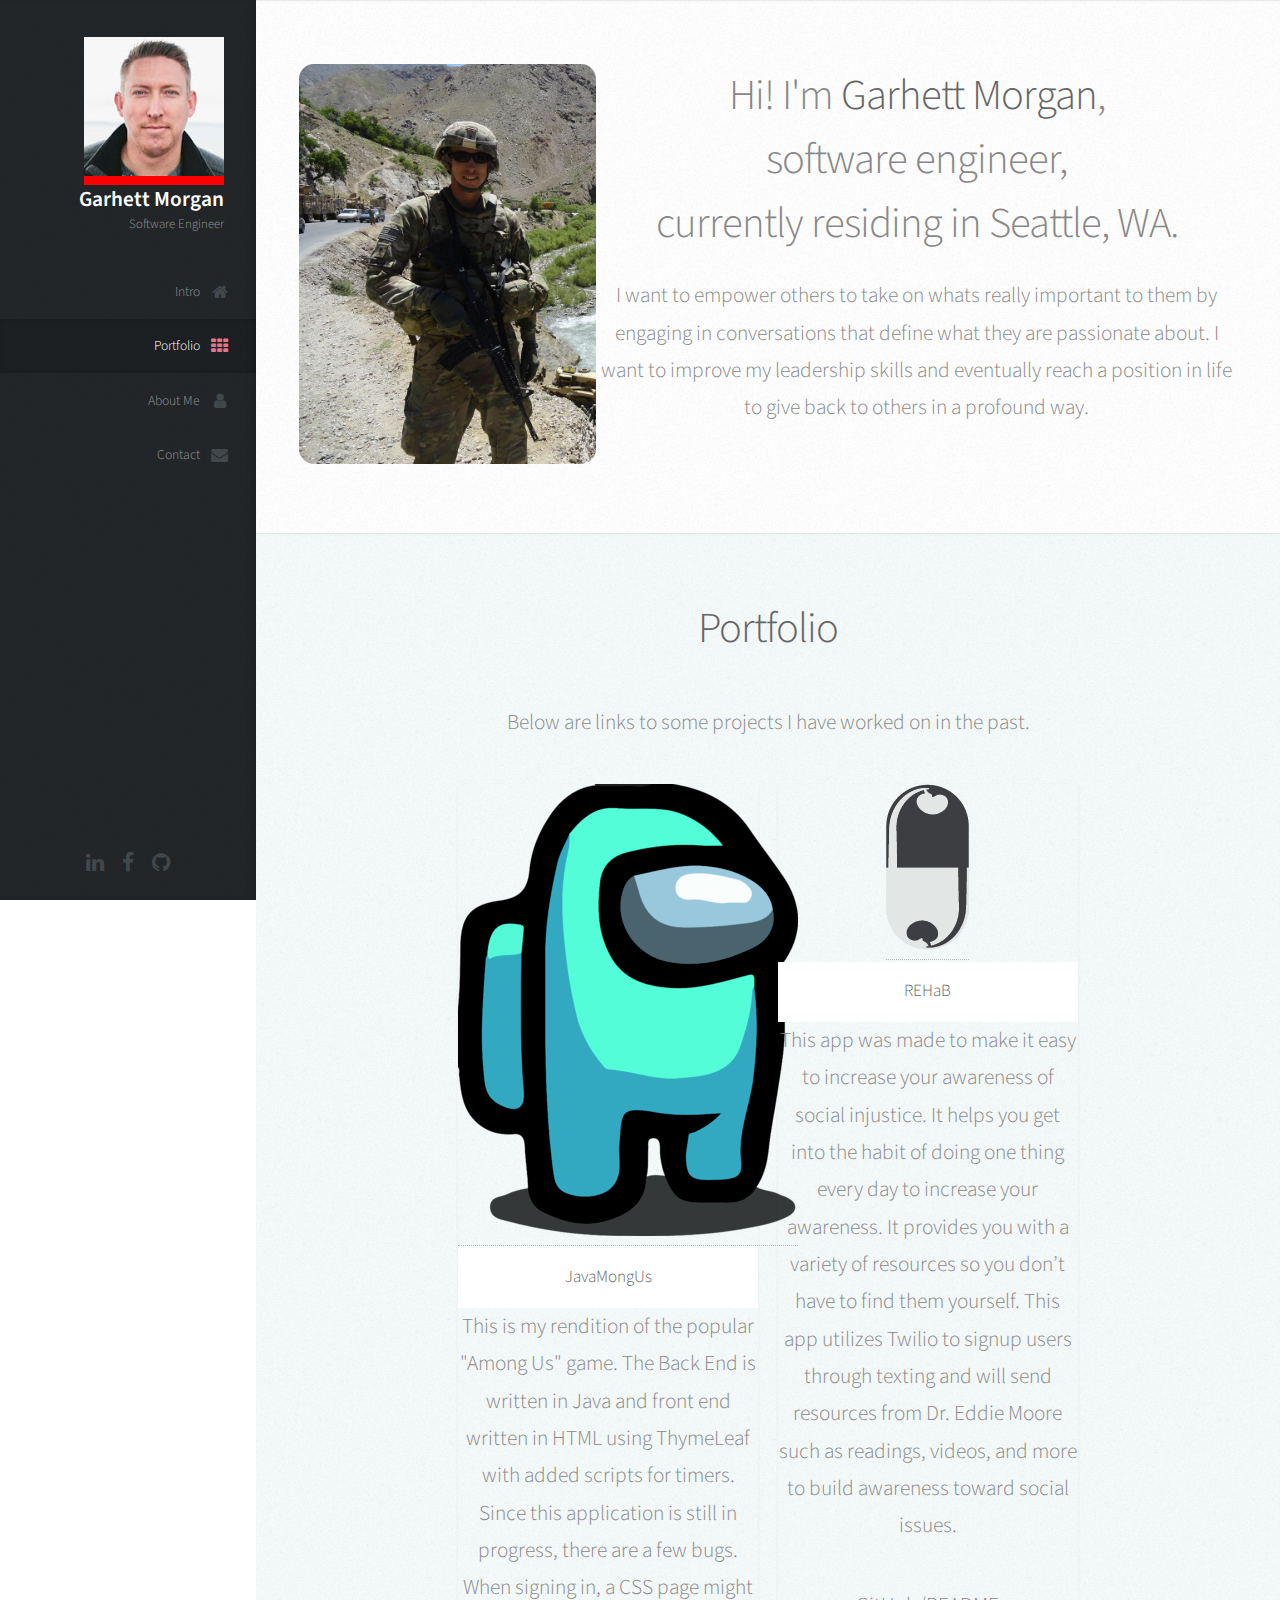
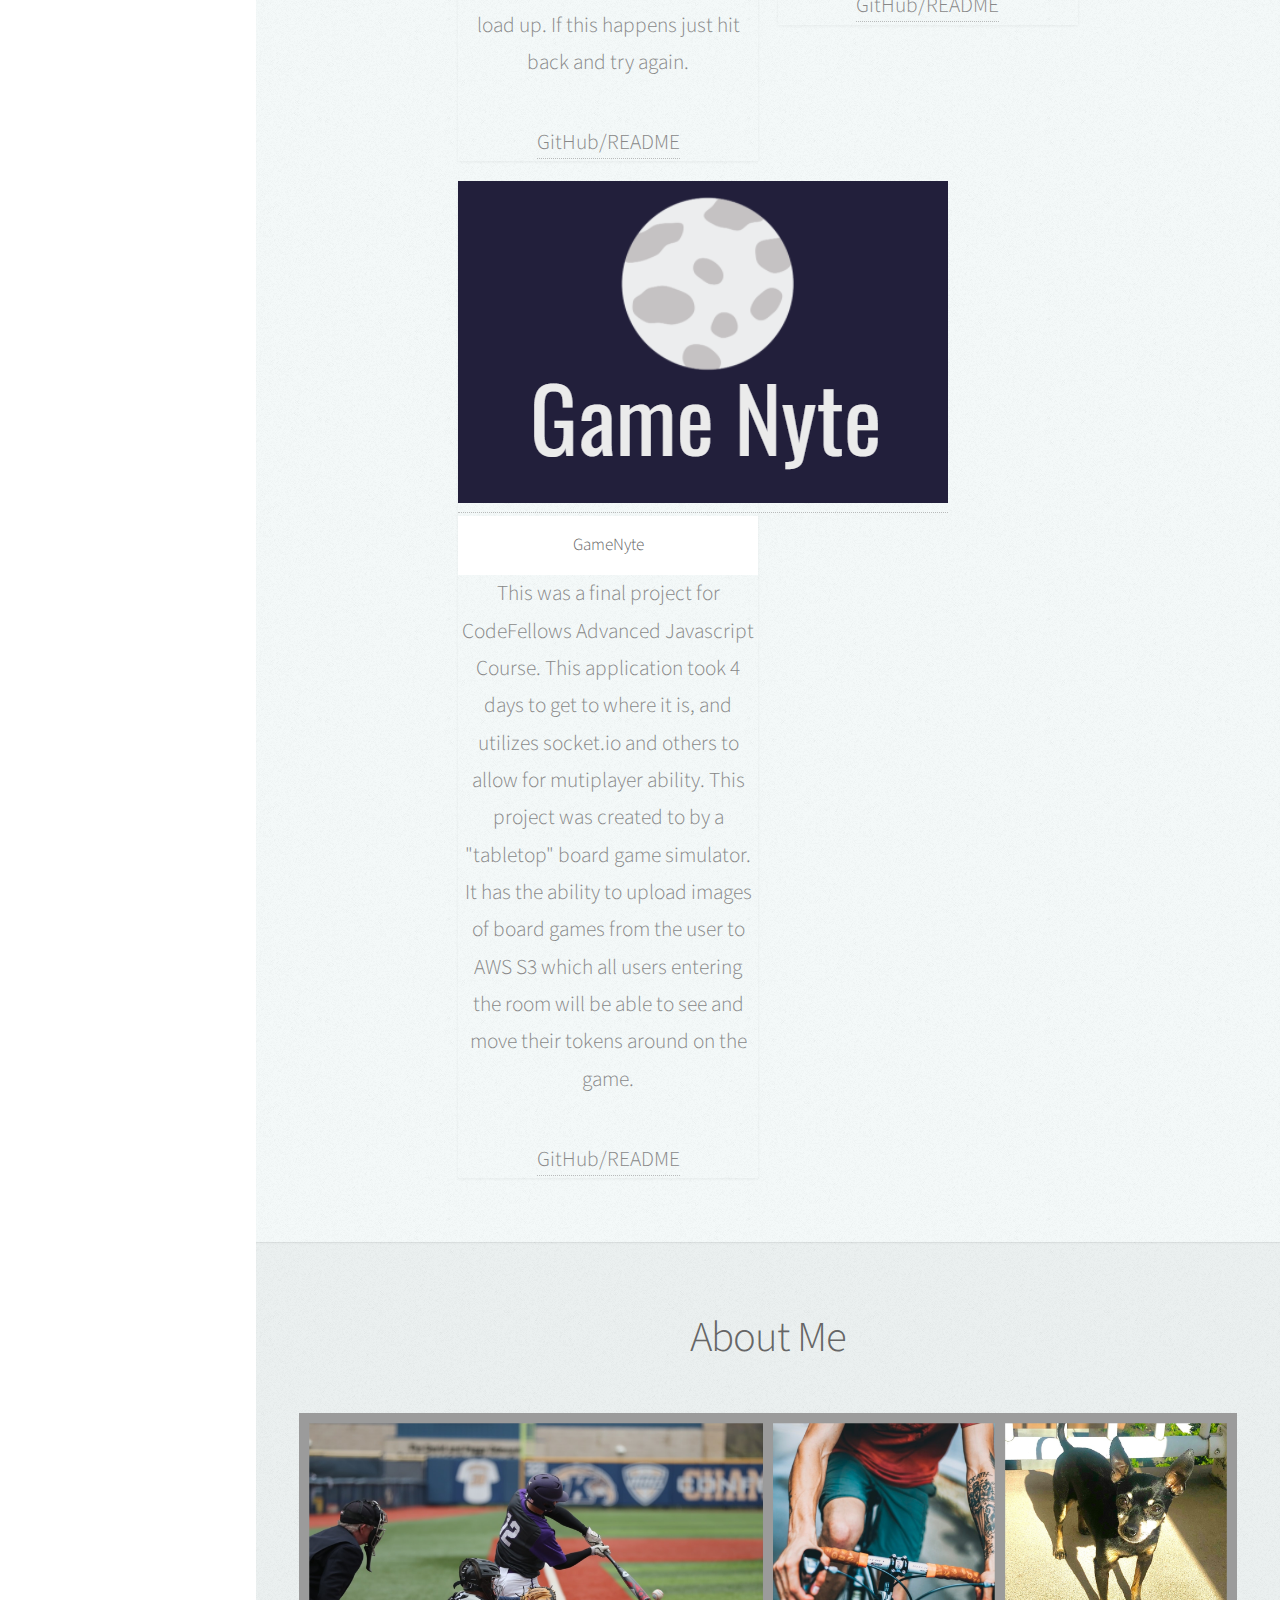
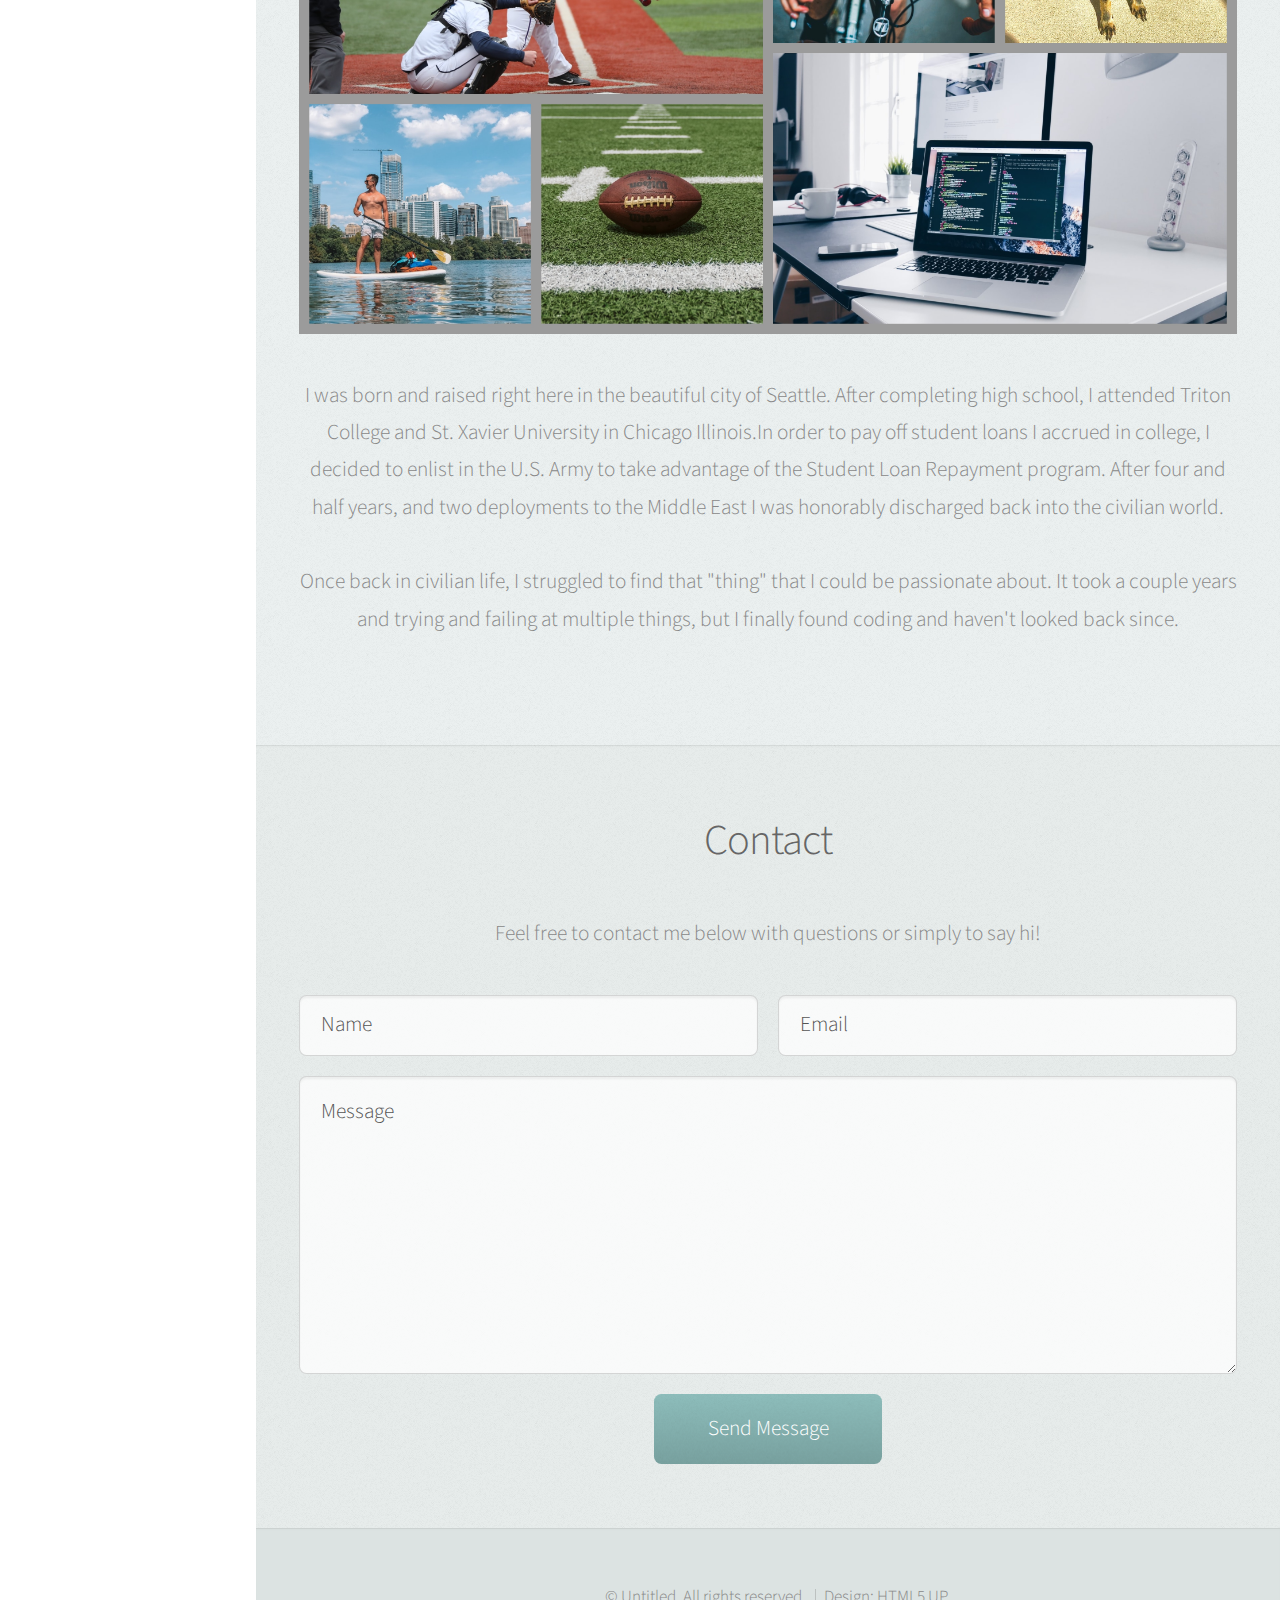
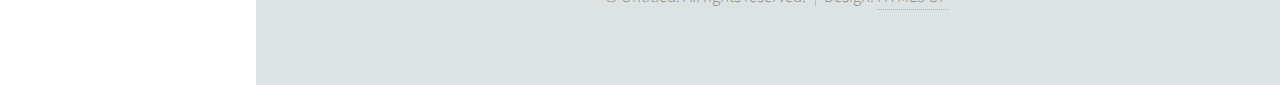
==== commit 300771c6: "update portfolio 102120" ====
--- a/public/index.html
+++ b/public/index.html
@@ -62,7 +62,7 @@
 					<section id="intro" style="background-color: transparent;" style="color: rgb(255, 255, 255);">
 						<div class="container">
 							<video id="introVideo" autoplay loop style="z-index: -1;">
-								<source src="images/Water - 756.mp4" type="video/mp4">
+								<source src="images/Network - 27018.mp4" type="video/mp4">
 							</video>
 							<img class="soldierPhoto" src="images/soldier.jpg" alt="MeInAfghanistan">
 
@@ -90,24 +90,35 @@
 							<div class="row">
 								<div class="col-4 col-12-mobile">
 									<article class="item">
-										<a class="image fit" href="https://final-project-201.github.io/Quarentini/" target="_blank"><img src="images/quarentini.jpeg" alt="" /></a>
-										<header>
-											<h3>Final Project 201-Quarentini</h3>
-										</header>
-									</article>
-									<article class="item">
-										<a href="https://garhettm.github.io/301-lab02/." class="image fit" target="_blank"><img src="images/rhino.jpg" alt="" /></a>
-										<header>
-											<h3>Project 301-2</h3>
-										</header>
+										<a class="imageFit" href="https://javamongus.herokuapp.com/" target="_blank"><img src="images/asdfsdf.png" alt="Javamongus" /></a>
+										<header>
+											<h3>JavaMongUs</h3>
+										</header>
+										<p>This is my rendition of the popular "Among Us" game. The Back End is written in Java and front end written in HTML using ThymeLeaf with added scripts for timers. Since this application is still in progress, there are a few bugs. When signing in, a CSS page might load up. If this happens just hit back and try again. 
+										</p>
+										<a href="https://github.com/Team-FireCF/amongUsLite/blob/dev/README.md">GitHub/README</a>
+									</article>
+									<article class="item">
+										<a href="https://master.djnfqbxtyrn7f.amplifyapp.com/" class="imageFit" target="_blank"><img src="images/gamenytepic.PNG" alt="gameNyte" /></a>
+										<header>
+											<h3>GameNyte</h3>
+										</header>
+										<p>
+											This was a final project for CodeFellows Advanced Javascript Course. This application took 4 days to get to where it is, and utilizes socket.io and others to allow for mutiplayer ability. This project was created to by a "tabletop" board game simulator. It has the ability to upload images of board games from the user to AWS S3 which all users entering the room will be able to see and move their tokens around on the game. 
+										</p>
+										<a href="https://github.com/GameNyte/gameNyte/blob/staging/README.md">GitHub/README</a>
 									</article>
 								</div>
 								<div class="col-4 col-12-mobile">
 									<article class="item">
-										<a href="https://garhettm.github.io/cookie-stand/" class="image fit" target="_blank"><img src="images/salmon.png" alt="" /></a>
-										<header>
-											<h3>Project 201-Salmon Cookies</h3>
-										</header>
+										<a href="https://rehab-cf.herokuapp.com/" class="imageFit" target="_blank"><img src="images/REHaB_Icon.png" alt="" /></a>
+										<header>
+											<h3>REHaB</h3>
+										</header>
+										<p>
+											This app was made to make it easy to increase your awareness of social injustice. It helps you get into the habit of doing one thing every day to increase your awareness. It provides you with a variety of resources so you don’t have to find them yourself. This app utilizes Twilio to signup users through texting and will send resources from Dr. Eddie Moore such as readings, videos, and more to build awareness toward social issues.
+										</p>
+										<a href="https://github.com/Racial-Equity-Habit-Builder/REHB/blob/master/README.md">GitHub/README</a>
 									</article>
 									<!-- <article class="item">
 										<a href="#" class="image fit"><img src="images/pic05.jpg" alt="" /></a>
@@ -145,7 +156,7 @@
 
 							<a href="#" class="image featured"><img src="images/collageMe.jpg" alt="" /></a>
 
-							<p>I was born and raised right here in the beutiful city of Seattle. After completing high school, I attended Triton College and St. Xavier University in Chicago Illinois.In order to pay off student loans I accrued in college, I decided to enlist in the U.S. Army to take advantage of the Student Loan Repayment program. After four and half years, and two deployments to the Middle East I was honorably discharged back into the civilian world. <br><br>	Once back in civilian life, I struggled to find that "thing" that I could be passionate about. It took a couple years and trying and failing at multiple things, but I finally found coding and haven't looked back since.  </p>
+							<p>I was born and raised right here in the beautiful city of Seattle. After completing high school, I attended Triton College and St. Xavier University in Chicago Illinois.In order to pay off student loans I accrued in college, I decided to enlist in the U.S. Army to take advantage of the Student Loan Repayment program. After four and half years, and two deployments to the Middle East I was honorably discharged back into the civilian world. <br><br>	Once back in civilian life, I struggled to find that "thing" that I could be passionate about. It took a couple years and trying and failing at multiple things, but I finally found coding and haven't looked back since.  </p>
 
 						</div>
 					</section>
--- a/public/assets/css/main.css
+++ b/public/assets/css/main.css
@@ -0,0 +1,16 @@
+.row {
+  display: flexbox;
+  flex-wrap: wrap;
+  justify-content: center;
+}
+
+.col-4 col-12-mobile {
+  display: flex;
+
+}
+
+.imageFit {
+  max-width: 150px;
+  max-height: 150px;
+  justify-self: center;
+}
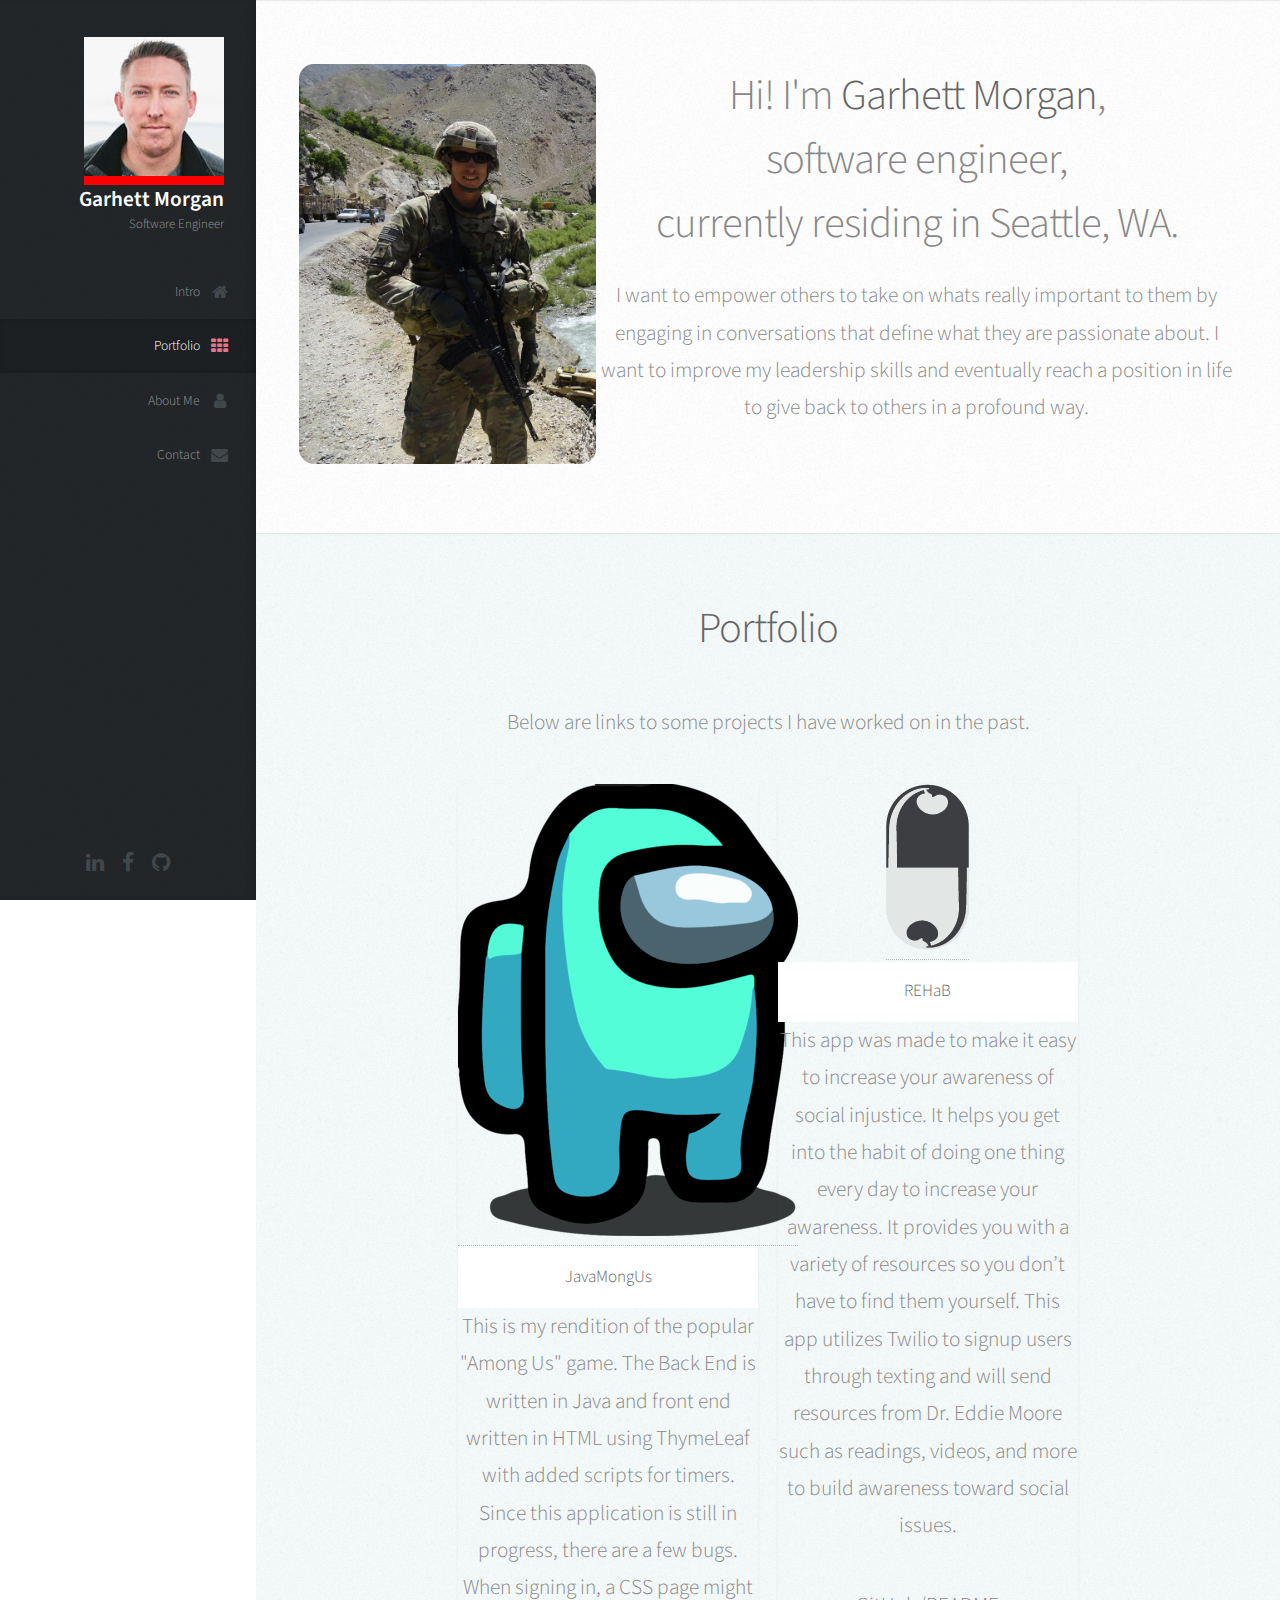
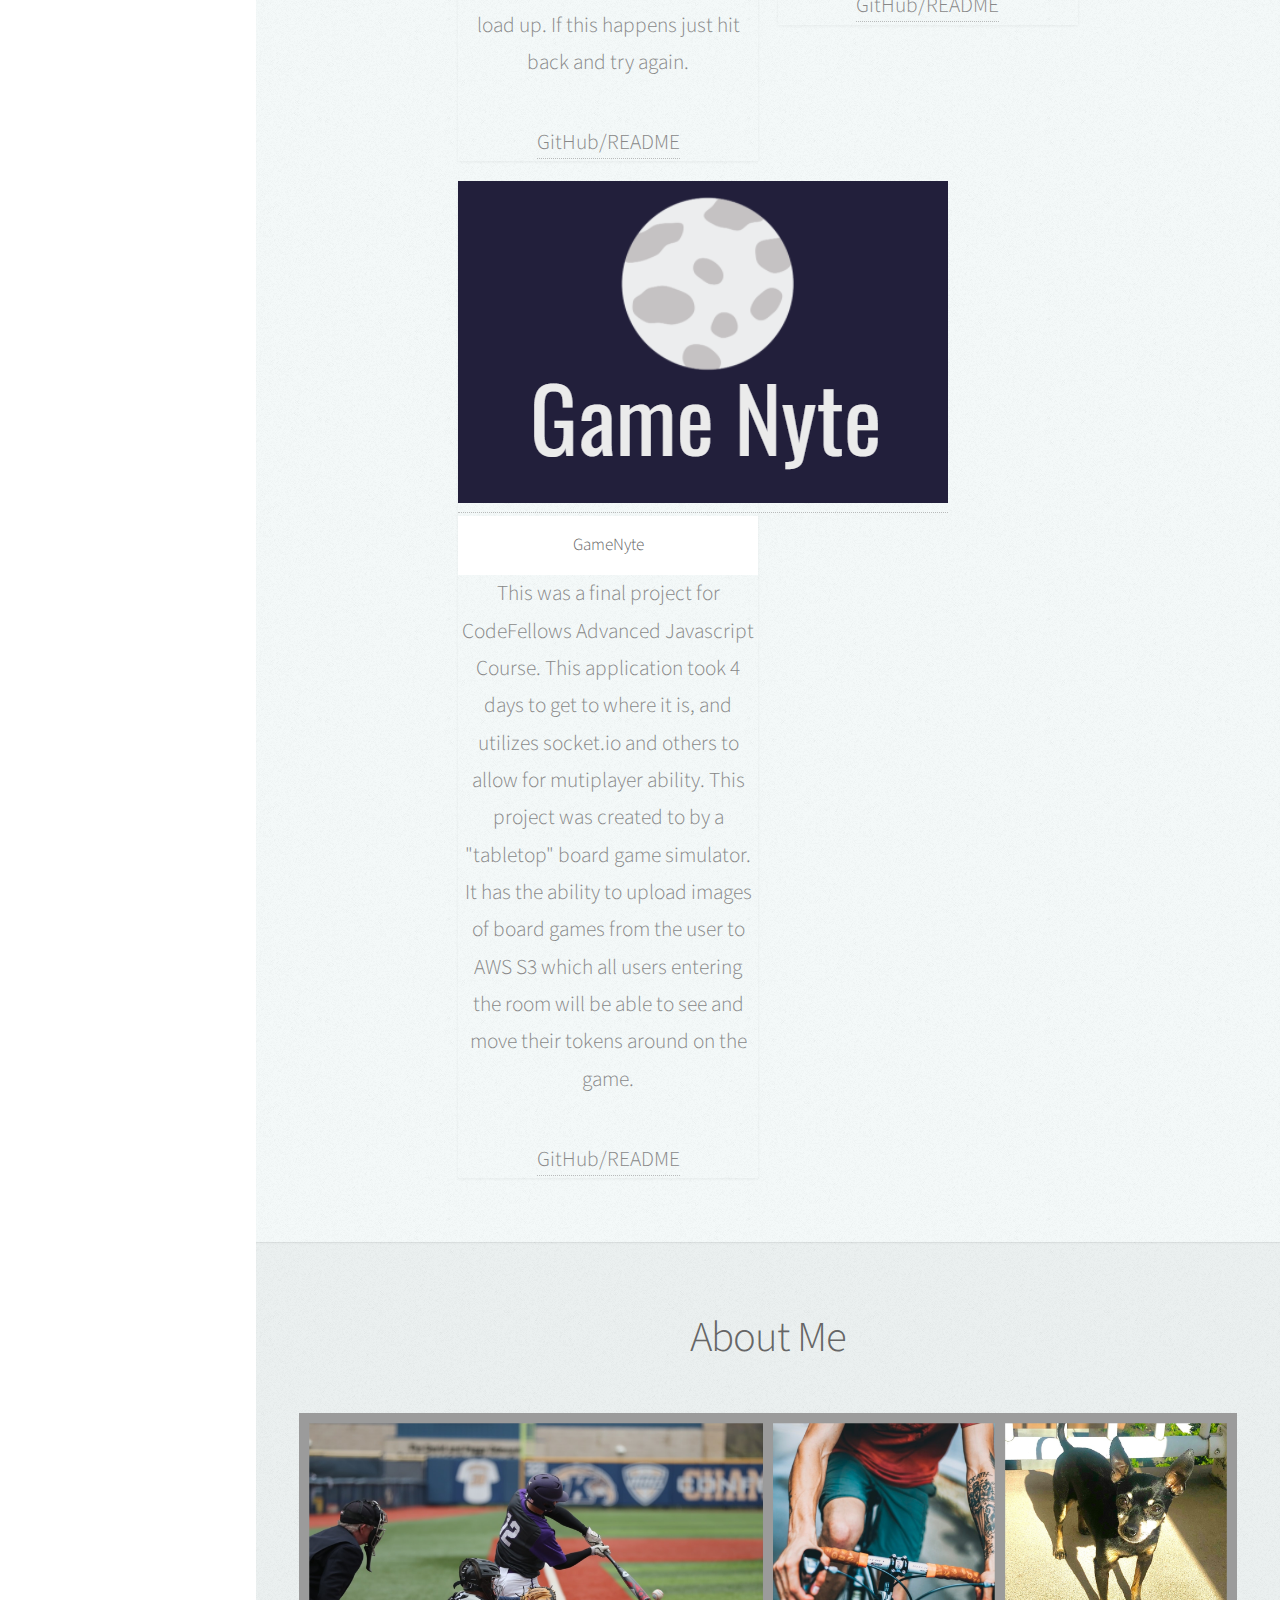
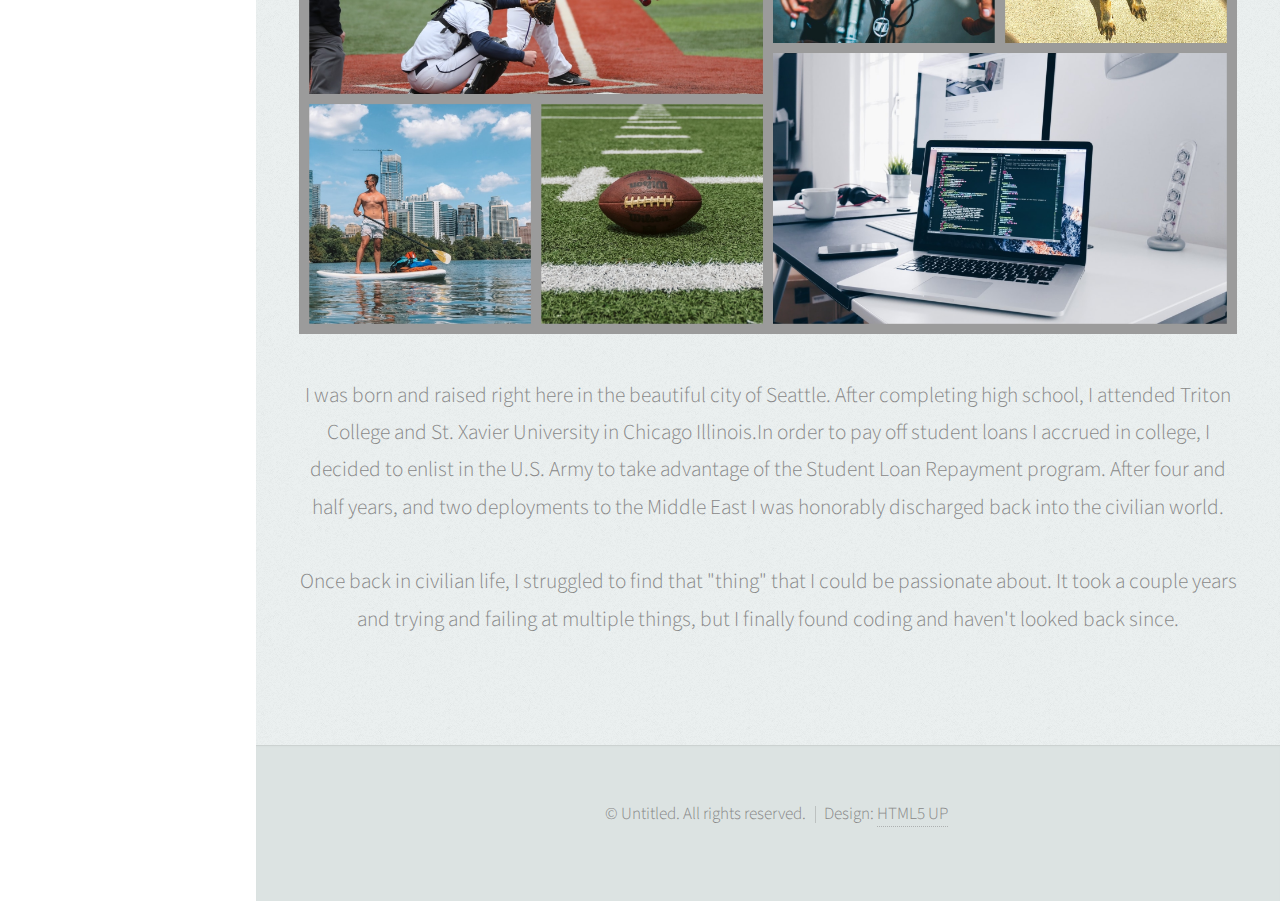
==== commit 8869f1bf: "fix" ====
--- a/public/index.html
+++ b/public/index.html
@@ -162,7 +162,7 @@
 					</section>
 
 				<!-- Contact -->
-					<section id="contact" class="four">
+					<!-- <section id="contact" class="four">
 						<div class="container">
 
 							<header>
@@ -185,7 +185,7 @@
 							</form>
 
 						</div>
-					</section>
+					</section> -->
 
 			</div>
 
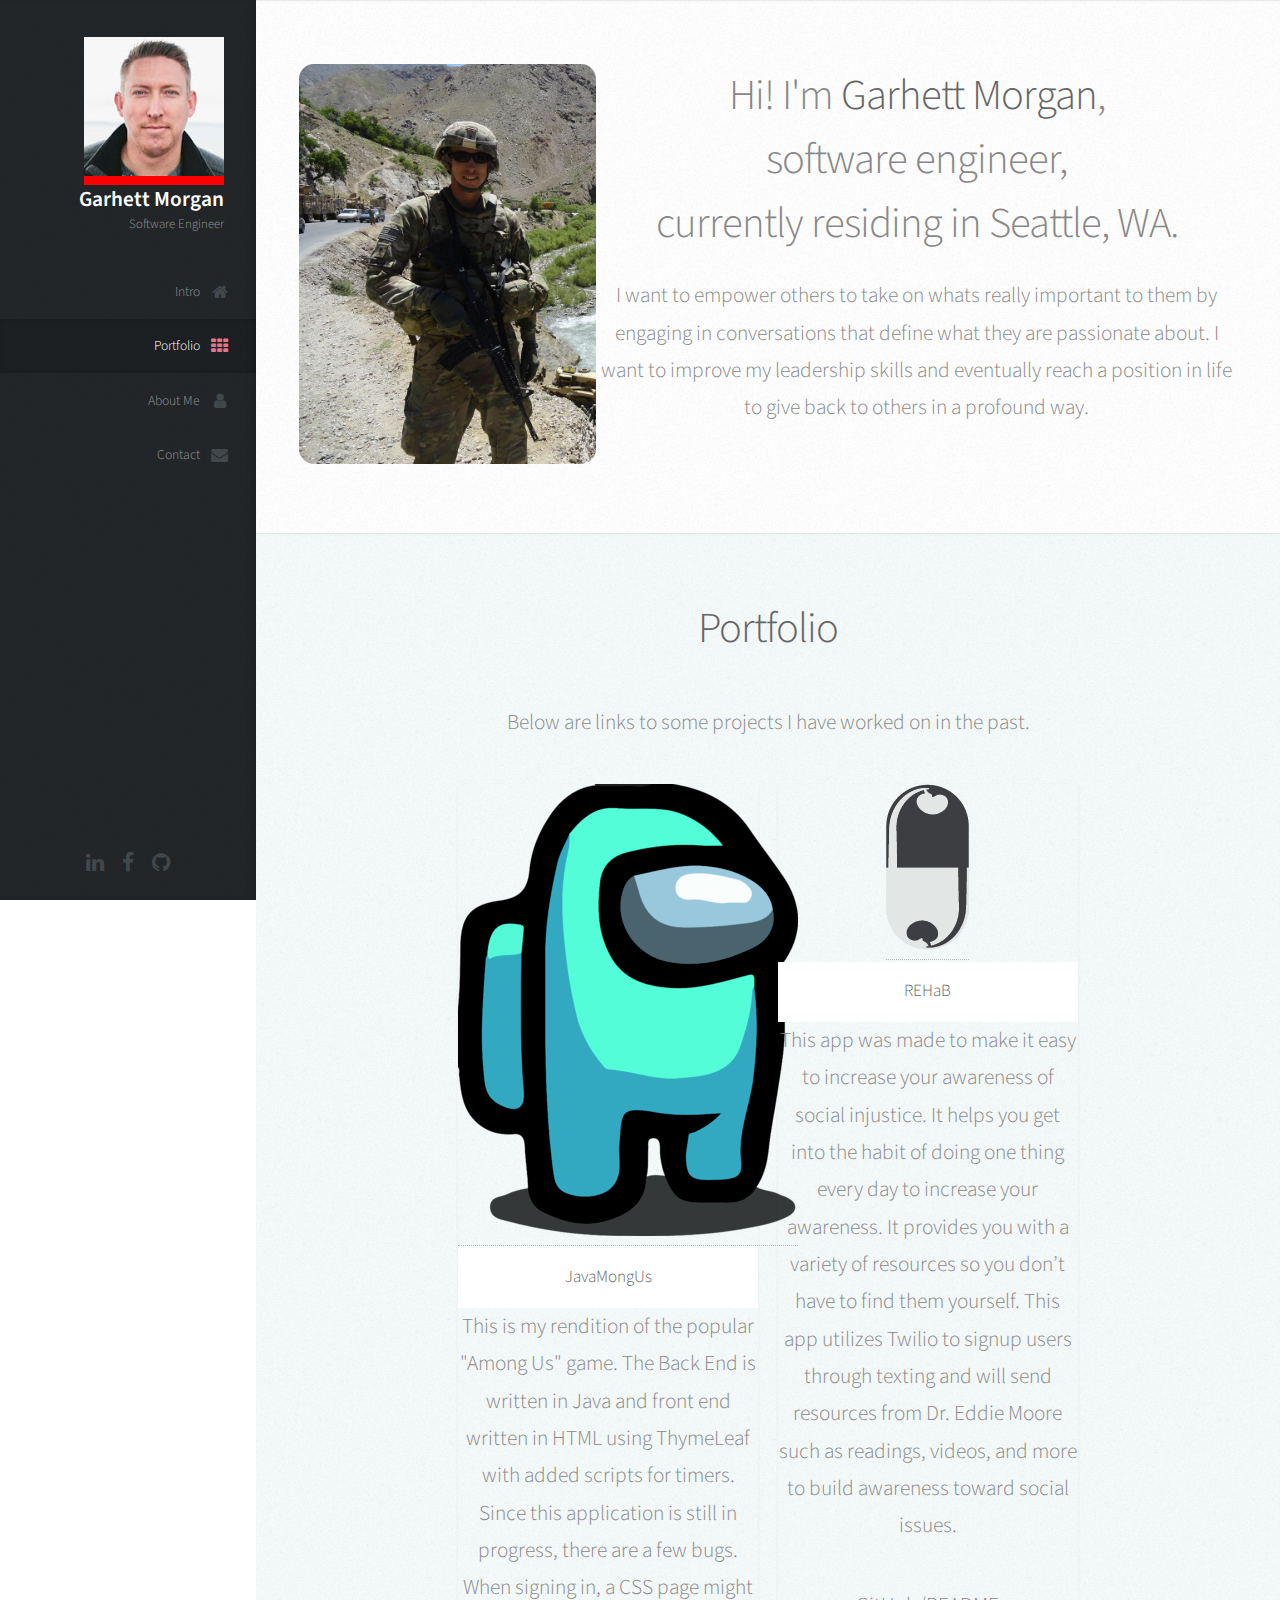
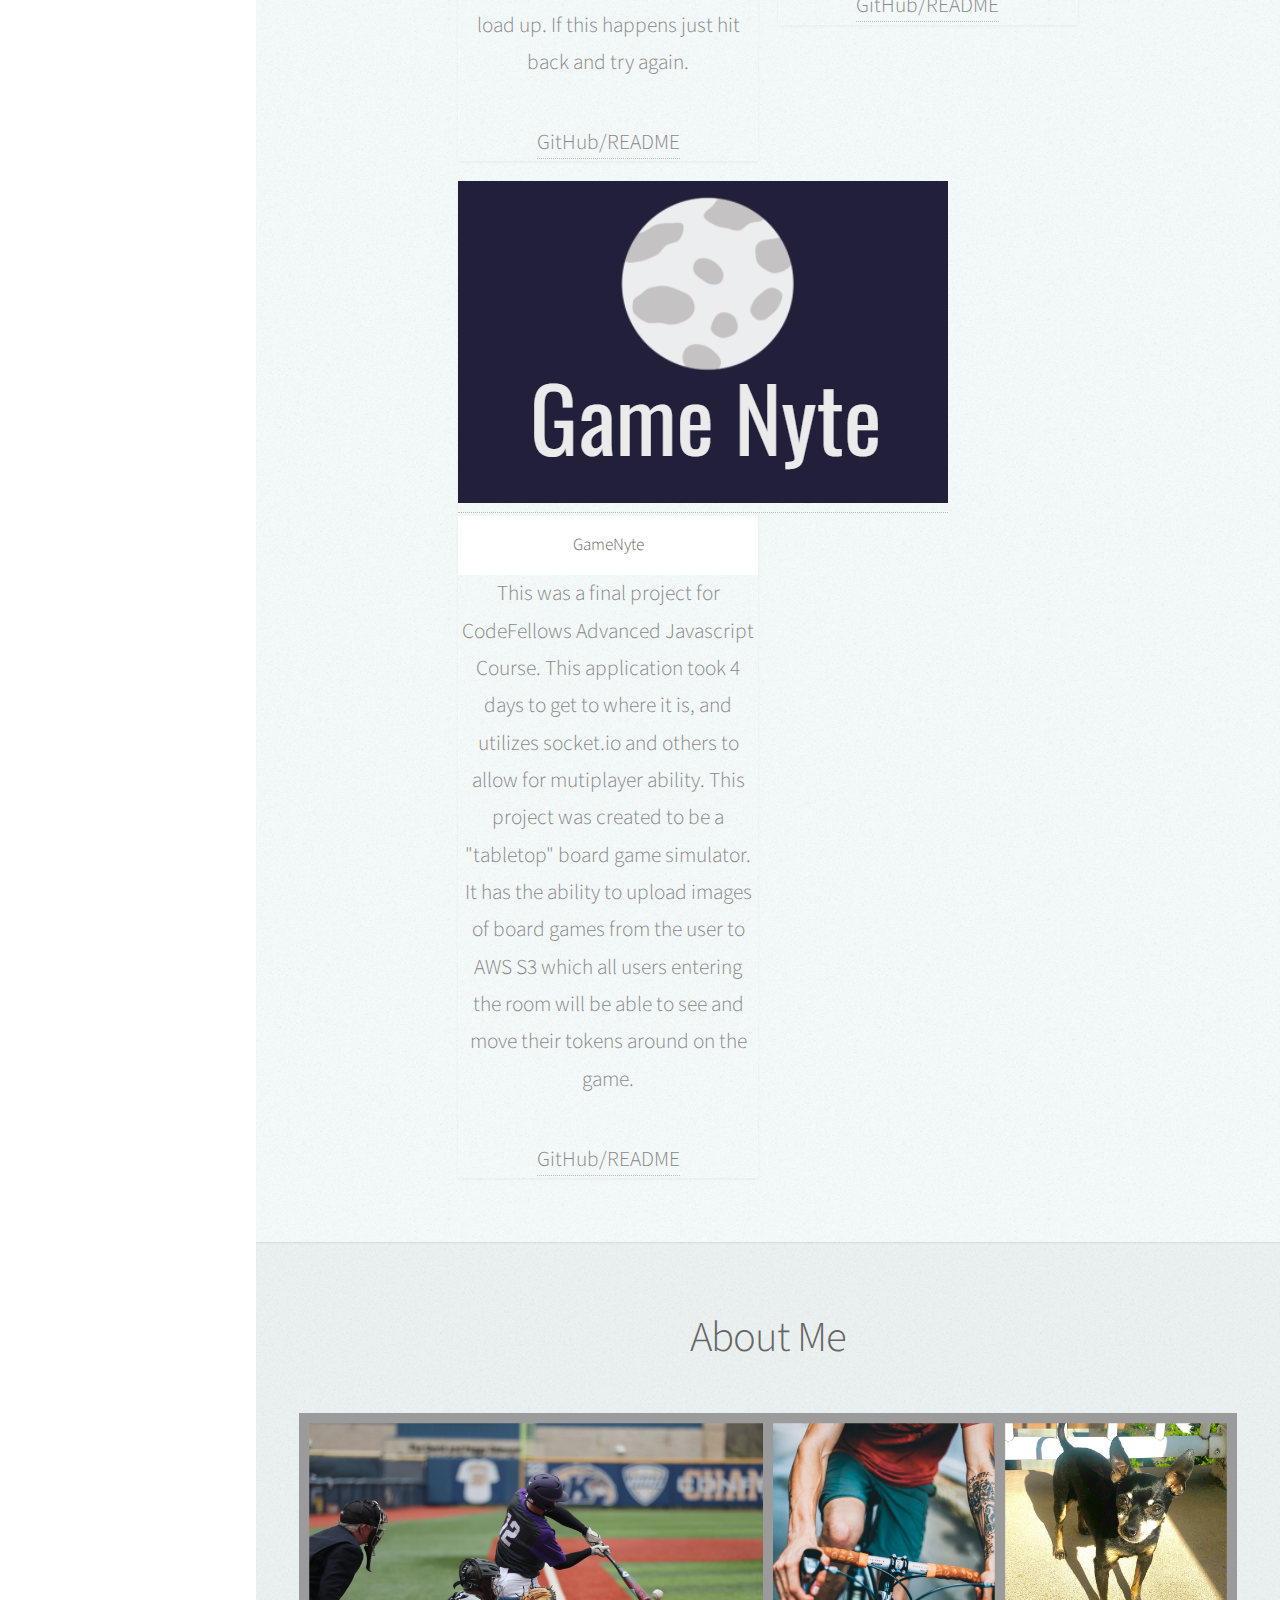
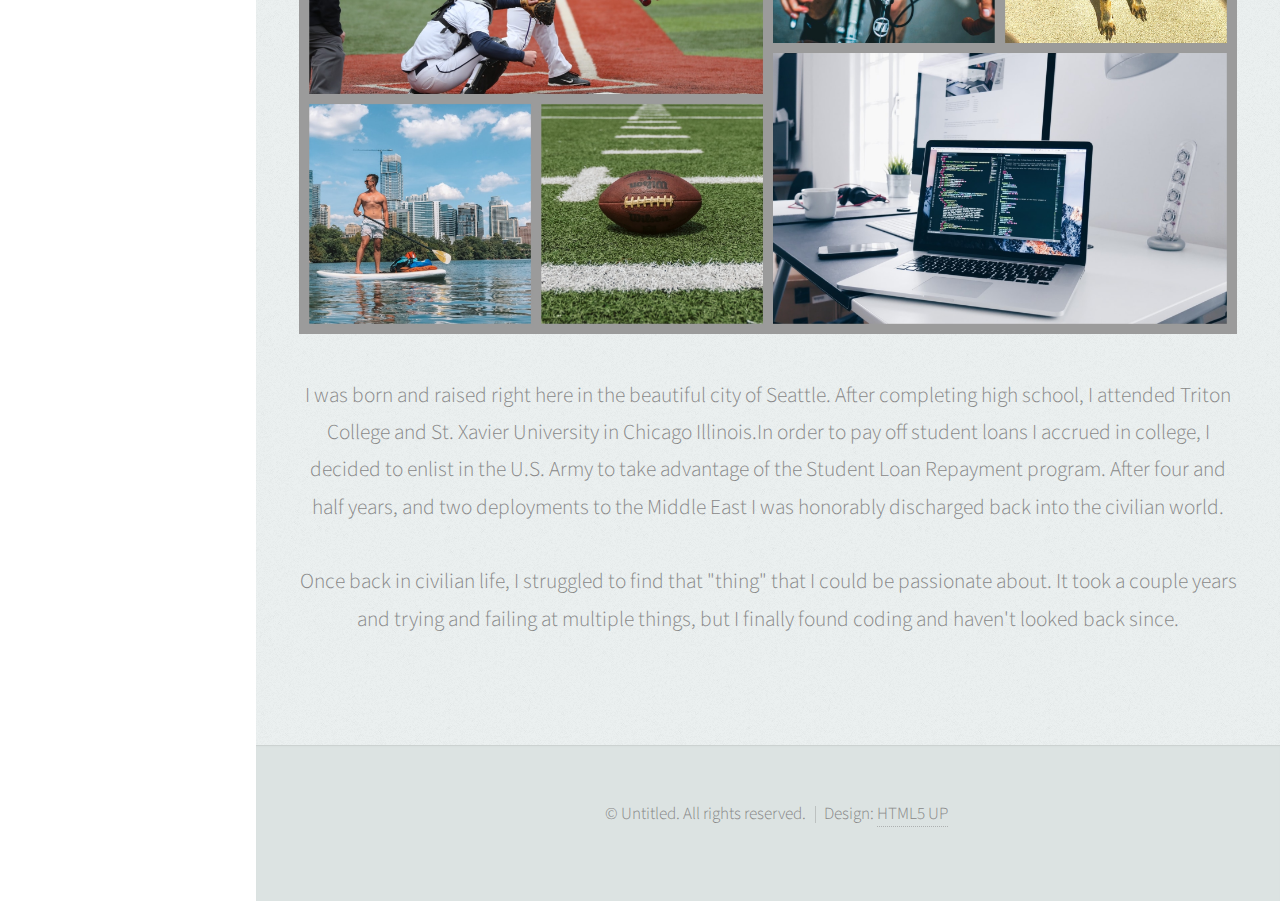
==== commit b5ecb403: "added edit" ====
--- a/public/index.html
+++ b/public/index.html
@@ -6,7 +6,7 @@
 -->
 <html>
 	<head>
-		<title>Prologue by HTML5 UP</title>
+		<title>Garhett Morgan</title>
 		<meta charset="utf-8" />
 		<meta name="viewport" content="width=device-width, initial-scale=1, user-scalable=no" />
 		<link rel="stylesheet" href="assets/css/main.css" />
@@ -104,7 +104,7 @@
 											<h3>GameNyte</h3>
 										</header>
 										<p>
-											This was a final project for CodeFellows Advanced Javascript Course. This application took 4 days to get to where it is, and utilizes socket.io and others to allow for mutiplayer ability. This project was created to by a "tabletop" board game simulator. It has the ability to upload images of board games from the user to AWS S3 which all users entering the room will be able to see and move their tokens around on the game. 
+											This was a final project for CodeFellows Advanced Javascript Course. This application took 4 days to get to where it is, and utilizes socket.io and others to allow for mutiplayer ability. This project was created to be a "tabletop" board game simulator. It has the ability to upload images of board games from the user to AWS S3 which all users entering the room will be able to see and move their tokens around on the game. 
 										</p>
 										<a href="https://github.com/GameNyte/gameNyte/blob/staging/README.md">GitHub/README</a>
 									</article>
